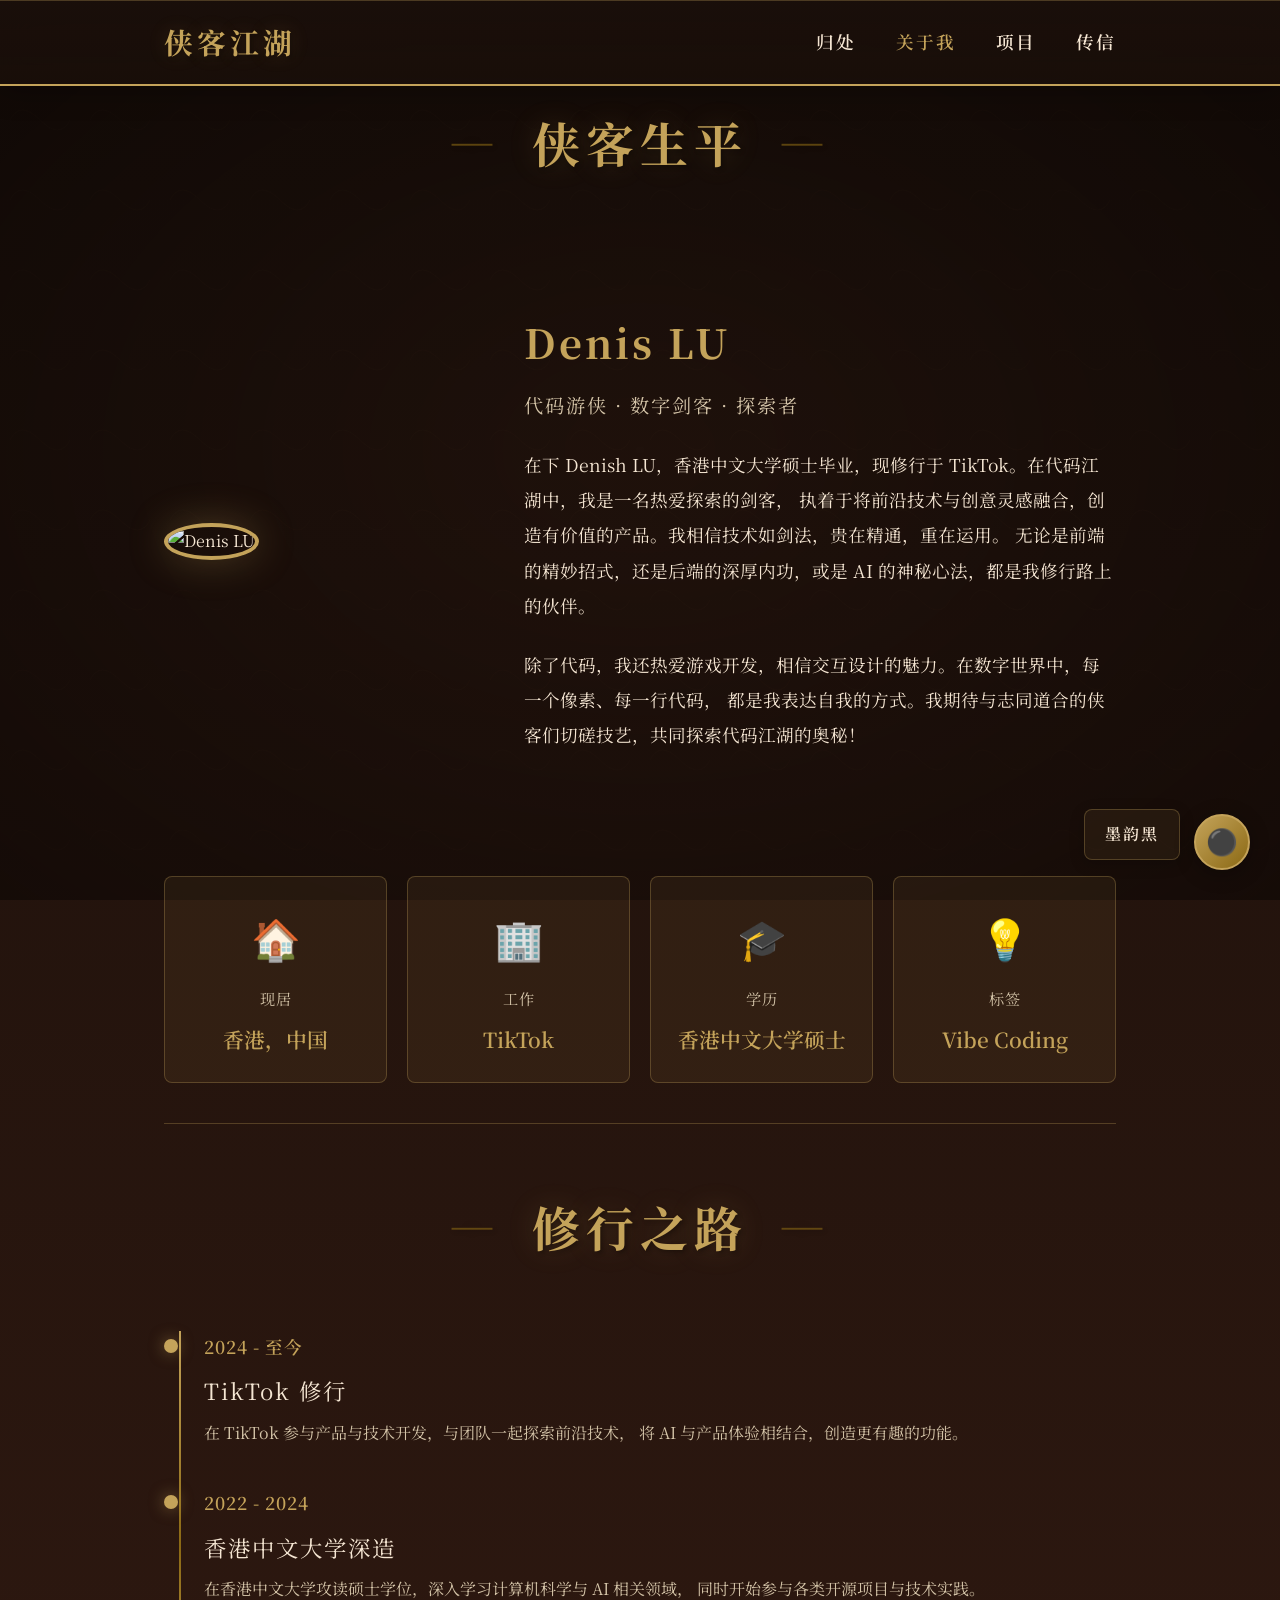
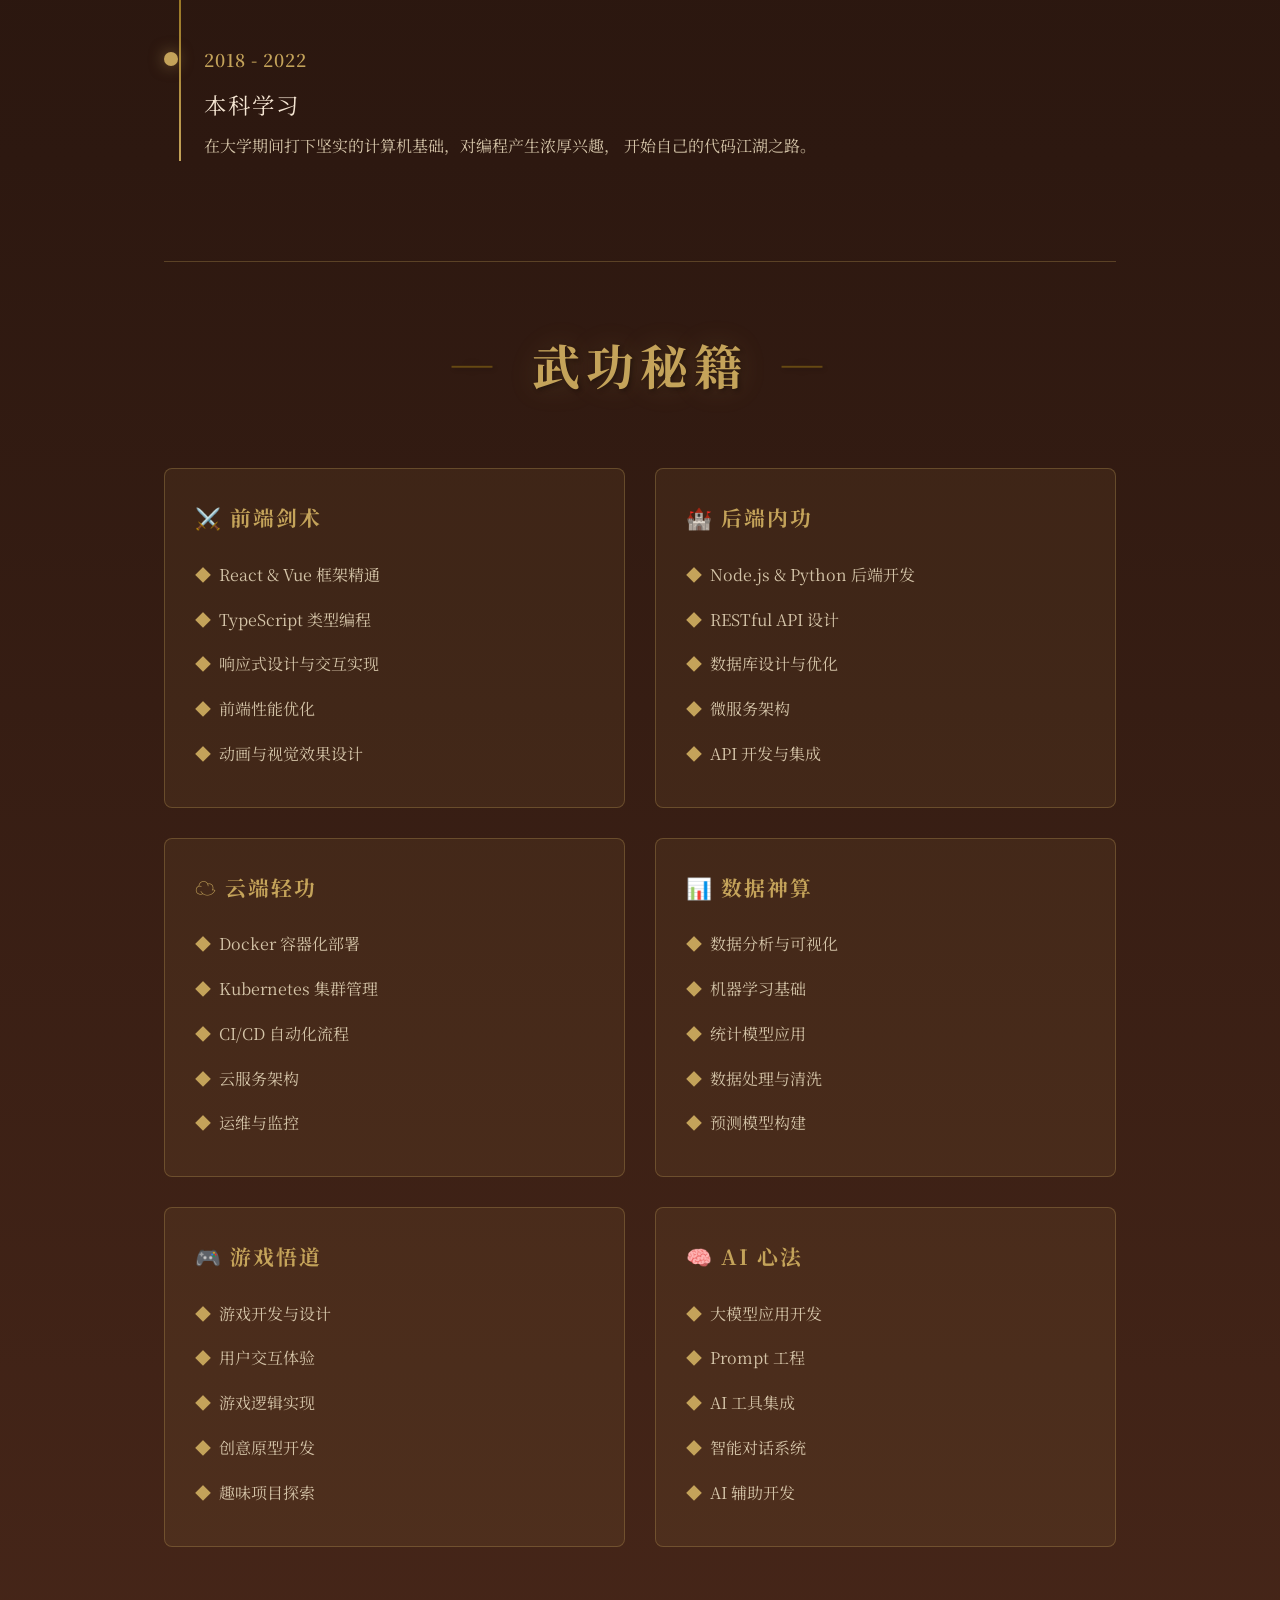
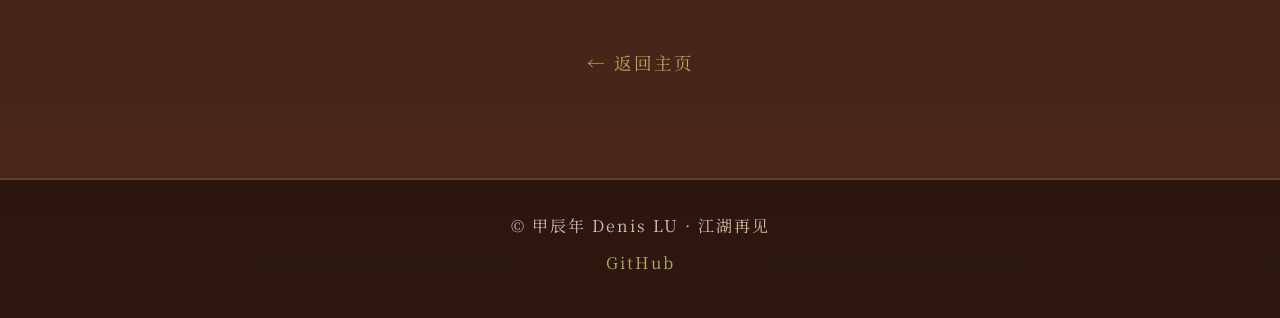
==== about.html @ aabd63af "feat: 更新为侠客江湖个人网站 - 添加主题系统" ====
<!DOCTYPE html>
<html lang="zh-CN">
<head>
    <meta charset="UTF-8">
    <meta name="viewport" content="width=device-width, initial-scale=1.0">
    <title>关于我 - 侠客江湖</title>
    <link rel="preconnect" href="https://fonts.googleapis.com">
    <link rel="preconnect" href="https://fonts.gstatic.com" crossorigin>
    <link href="https://fonts.googleapis.com/css2?family=Noto+Serif+SC:wght@400;600;700&display=swap" rel="stylesheet">
    <style>
        :root {
            --primary: #c4a35a;
            --primary-dark: #8b6914;
            --primary-light: #d4b36a;
            --bg-primary: #1a0f0a;
            --bg-secondary: #2d1810;
            --bg-tertiary: #4a281a;
            --text-primary: #f5e6d3;
            --text-secondary: #d4c4a8;
            --text-muted: #9a8a6a;
            --border-color: rgba(196, 163, 90, 0.3);
            --bg-overlay: rgba(0, 0, 0, 0.4);
            --bg-card: rgba(196, 163, 90, 0.08);
            --bg-nav: linear-gradient(180deg, rgba(26, 15, 10, 0.98) 0%, rgba(26, 15, 10, 0.85) 100%);
            --bg-footer: rgba(0, 0, 0, 0.4);
            --bg-pattern: url("data:image/svg+xml,%3Csvg xmlns='http://www.w3.org/2000/svg' width='80' height='80' viewBox='0 0 80 80'%3E%3Cpath d='M10 40 Q20 20 40 40 Q60 60 70 40' stroke='%23c4a35a' stroke-width='0.3' fill='none' opacity='0.08'/%3E%3C/svg%3E");
        }

        * {
            margin: 0;
            padding: 0;
            box-sizing: border-box;
        }

        html {
            scroll-behavior: smooth;
        }

        body {
            font-family: 'Noto Serif SC', 'Ma Shan Zheng', 'STKaiti', 'KaiTi', 'Songti SC', 'SimSun', serif;
            background: linear-gradient(180deg, var(--bg-primary) 0%, var(--bg-secondary) 50%, var(--bg-tertiary) 100%);
            min-height: 100vh;
            color: var(--text-primary);
            line-height: 1.8;
            position: relative;
            overflow-x: hidden;
            transition: background 0.4s ease, color 0.4s ease;
        }

        body::before {
            content: '';
            position: fixed;
            top: 0;
            left: 0;
            right: 0;
            bottom: 0;
            background-image: var(--bg-pattern);
            pointer-events: none;
            z-index: 0;
        }

        body::after {
            content: '';
            position: fixed;
            top: 0;
            left: 0;
            right: 0;
            bottom: 0;
            background: radial-gradient(ellipse at center, transparent 0%, rgba(0,0,0,0.4) 100%);
            pointer-events: none;
            z-index: 1;
        }

        [data-theme="light"] body::after {
            background: radial-gradient(ellipse at center, transparent 0%, rgba(0,0,0,0.1) 100%);
        }

        .theme-toggle {
            position: fixed;
            bottom: 30px;
            right: 30px;
            width: 56px;
            height: 56px;
            border-radius: 50%;
            background: linear-gradient(135deg, var(--primary) 0%, var(--primary-dark) 100%);
            border: 2px solid var(--primary);
            color: var(--bg-primary);
            cursor: pointer;
            display: flex;
            align-items: center;
            justify-content: center;
            font-size: 1.6rem;
            z-index: 9999;
            box-shadow: 0 4px 20px rgba(0,0,0,0.3);
            transition: all 0.3s ease;
        }

        .theme-toggle:hover {
            transform: scale(1.1) rotate(15deg);
            box-shadow: 0 8px 30px rgba(0,0,0,0.4);
        }

        .theme-toggle:active {
            transform: scale(0.95);
        }

        .theme-label {
            position: fixed;
            bottom: 40px;
            right: 100px;
            padding: 10px 20px;
            background: var(--bg-card);
            border: 1px solid var(--border-color);
            border-radius: 8px;
            color: var(--text-primary);
            font-size: 1rem;
            font-weight: 600;
            letter-spacing: 2px;
            z-index: 9998;
            box-shadow: 0 4px 15px rgba(0,0,0,0.2);
            transition: all 0.4s ease;
            animation: fadeIn 0.5s ease;
        }

        @keyframes fadeIn {
            from {
                opacity: 0;
                transform: translateX(10px);
            }
            to {
                opacity: 1;
                transform: translateX(0);
            }
        }

        .theme-panel {
            position: fixed;
            bottom: 100px;
            right: 30px;
            background: var(--bg-card);
            border: 2px solid var(--border-color);
            border-radius: 12px;
            padding: 16px;
            z-index: 9999;
            box-shadow: 0 8px 32px rgba(0,0,0,0.3);
            display: none;
            animation: slideUp 0.3s ease;
            backdrop-filter: blur(10px);
        }

        .theme-panel.active {
            display: block;
        }

        @keyframes slideUp {
            from {
                opacity: 0;
                transform: translateY(20px);
            }
            to {
                opacity: 1;
                transform: translateY(0);
            }
        }

        .theme-panel-title {
            font-size: 0.9rem;
            font-weight: 600;
            color: var(--text-primary);
            margin-bottom: 12px;
            text-align: center;
            letter-spacing: 2px;
        }

        .theme-options {
            display: flex;
            flex-direction: column;
            gap: 8px;
        }

        .theme-option {
            display: flex;
            align-items: center;
            gap: 12px;
            padding: 10px 16px;
            border-radius: 8px;
            cursor: pointer;
            transition: all 0.3s ease;
            border: 1px solid transparent;
        }

        .theme-option:hover {
            background: var(--bg-overlay);
            border-color: var(--border-color);
        }

        .theme-option.active {
            background: var(--primary);
            color: var(--bg-primary);
        }

        .theme-color {
            width: 24px;
            height: 24px;
            border-radius: 50%;
            border: 2px solid var(--border-color);
            flex-shrink: 0;
        }

        .theme-option.active .theme-color {
            border-color: var(--bg-primary);
        }

        .theme-name {
            font-size: 0.9rem;
            font-weight: 500;
            letter-spacing: 1px;
        }

        .container {
            max-width: 1000px;
            margin: 0 auto;
            padding: 0 24px;
            position: relative;
            z-index: 2;
        }

        nav {
            position: fixed;
            top: 0;
            left: 0;
            right: 0;
            z-index: 1000;
            background: var(--bg-nav);
            backdrop-filter: blur(15px);
            border-bottom: 2px solid var(--primary);
            box-shadow: 0 4px 30px rgba(0, 0, 0, 0.3), inset 0 1px 0 var(--border-color);
            transition: background 0.4s ease;
        }

        nav .container {
            display: flex;
            justify-content: space-between;
            align-items: center;
            padding: 16px 24px;
        }

        nav .logo {
            font-size: 1.8rem;
            font-weight: 700;
            color: var(--primary);
            text-shadow: 2px 2px 4px rgba(0, 0, 0, 0.3), 0 0 20px rgba(196, 163, 90, 0.2);
            letter-spacing: 4px;
            animation: logoGlow 3s ease-in-out infinite;
            text-decoration: none;
        }

        @keyframes logoGlow {
            0%, 100% { text-shadow: 2px 2px 4px rgba(0, 0, 0, 0.3), 0 0 20px rgba(196, 163, 90, 0.2); }
            50% { text-shadow: 2px 2px 4px rgba(0, 0, 0, 0.3), 0 0 40px rgba(196, 163, 90, 0.4); }
        }

        nav ul {
            display: flex;
            gap: 40px;
            list-style: none;
        }

        nav ul li a {
            color: var(--text-primary);
            text-decoration: none;
            font-weight: 600;
            font-size: 1.1rem;
            transition: all 0.3s ease;
            position: relative;
            letter-spacing: 2px;
            padding: 8px 0;
        }

        nav ul li a::before,
        nav ul li a::after {
            content: '';
            position: absolute;
            left: 50%;
            width: 0;
            height: 2px;
            background: var(--primary);
            transition: all 0.3s ease;
            transform: translateX(-50%);
        }

        nav ul li a::before { top: 0; }
        nav ul li a::after { bottom: 0; }

        nav ul li a:hover,
        nav ul li a.active {
            color: var(--primary);
        }

        nav ul li a:hover::before,
        nav ul li a:hover::after {
            width: 100%;
        }

        section {
            padding: 100px 0 60px;
            position: relative;
            z-index: 2;
        }

        .section-title {
            text-align: center;
            font-size: 3rem;
            font-weight: 700;
            margin-bottom: 60px;
            color: var(--primary);
            text-shadow: 2px 2px 4px rgba(0, 0, 0, 0.3), 0 0 30px rgba(196, 163, 90, 0.2);
            letter-spacing: 6px;
            position: relative;
        }

        .section-title::before,
        .section-title::after {
            content: '—';
            margin: 0 30px;
            color: var(--primary-dark);
            opacity: 0.6;
        }

        .profile-section {
            display: flex;
            gap: 60px;
            align-items: center;
            padding: 60px 0;
        }

        .profile-image {
            flex: 0 0 300px;
            position: relative;
        }

        .profile-image img {
            width: 100%;
            border-radius: 50%;
            border: 4px solid var(--primary);
            box-shadow: 0 0 40px rgba(196, 163, 90, 0.3);
        }

        .profile-info {
            flex: 1;
        }

        .profile-info h2 {
            font-size: 2.5rem;
            color: var(--primary);
            margin-bottom: 10px;
            letter-spacing: 3px;
        }

        .profile-info .tagline {
            font-size: 1.2rem;
            color: var(--text-secondary);
            margin-bottom: 24px;
            letter-spacing: 2px;
        }

        .profile-info .bio {
            font-size: 1.1rem;
            line-height: 2;
            color: var(--text-primary);
            margin-bottom: 24px;
        }

        .info-cards {
            display: grid;
            grid-template-columns: repeat(auto-fit, minmax(220px, 1fr));
            gap: 20px;
            margin: 40px 0;
        }

        .info-card {
            background: var(--bg-card);
            border: 1px solid var(--border-color);
            border-radius: 8px;
            padding: 24px;
            text-align: center;
            transition: all 0.3s ease;
        }

        .info-card:hover {
            transform: translateY(-5px);
            background: rgba(196, 163, 90, 0.15);
            box-shadow: 0 10px 30px rgba(0, 0, 0, 0.3);
        }

        [data-theme="light"] .info-card:hover {
            background: rgba(139, 105, 20, 0.15);
        }

        .info-card .icon {
            font-size: 2.5rem;
            margin-bottom: 12px;
        }

        .info-card .label {
            color: var(--text-secondary);
            font-size: 0.95rem;
            letter-spacing: 1px;
        }

        .info-card .value {
            color: var(--primary);
            font-size: 1.3rem;
            font-weight: 600;
            margin-top: 8px;
        }

        .timeline-section {
            padding: 60px 0;
            border-top: 1px solid var(--border-color);
            border-bottom: 1px solid var(--border-color);
        }

        .timeline {
            position: relative;
            padding-left: 40px;
        }

        .timeline::before {
            content: '';
            position: absolute;
            left: 15px;
            top: 0;
            bottom: 0;
            width: 2px;
            background: linear-gradient(180deg, var(--primary), var(--primary-dark), var(--primary));
        }

        .timeline-item {
            position: relative;
            margin-bottom: 40px;
        }

        .timeline-item::before {
            content: '';
            position: absolute;
            left: -40px;
            top: 8px;
            width: 14px;
            height: 14px;
            border-radius: 50%;
            background: var(--primary);
            box-shadow: 0 0 15px rgba(196, 163, 90, 0.5);
        }

        .timeline-item .date {
            font-size: 1.1rem;
            color: var(--primary);
            font-weight: 600;
            letter-spacing: 1px;
        }

        .timeline-item .title {
            font-size: 1.4rem;
            color: var(--text-primary);
            margin: 8px 0;
            letter-spacing: 2px;
        }

        .timeline-item .description {
            color: var(--text-secondary);
            line-height: 1.8;
        }

        .skills-detail-section {
            padding: 60px 0;
        }

        .skills-detail-grid {
            display: grid;
            grid-template-columns: repeat(auto-fit, minmax(300px, 1fr));
            gap: 30px;
        }

        .skill-detail-card {
            background: var(--bg-card);
            border: 1px solid var(--border-color);
            border-radius: 8px;
            padding: 30px;
            transition: all 0.3s ease;
        }

        .skill-detail-card:hover {
            transform: translateY(-5px);
            background: rgba(196, 163, 90, 0.15);
            box-shadow: 0 10px 30px rgba(0, 0, 0, 0.3);
        }

        [data-theme="light"] .skill-detail-card:hover {
            background: rgba(139, 105, 20, 0.15);
        }

        .skill-detail-card h4 {
            color: var(--primary);
            font-size: 1.3rem;
            margin-bottom: 16px;
            letter-spacing: 2px;
        }

        .skill-detail-card ul {
            list-style: none;
        }

        .skill-detail-card li {
            color: var(--text-secondary);
            padding: 8px 0;
            padding-left: 24px;
            position: relative;
        }

        .skill-detail-card li::before {
            content: '◆';
            position: absolute;
            left: 0;
            color: var(--primary);
        }

        .back-link {
            text-align: center;
            margin: 40px 0;
        }

        .back-link a {
            color: var(--primary);
            text-decoration: none;
            font-size: 1.1rem;
            letter-spacing: 2px;
            display: inline-flex;
            align-items: center;
            gap: 10px;
            transition: all 0.3s ease;
        }

        .back-link a:hover {
            text-shadow: 0 0 20px rgba(196, 163, 90, 0.4);
        }

        footer {
            background: var(--bg-footer);
            padding: 32px 0;
            text-align: center;
            border-top: 2px solid var(--border-color);
            position: relative;
            z-index: 2;
            transition: background 0.4s ease;
        }

        footer p {
            color: var(--text-secondary);
            font-size: 1rem;
            letter-spacing: 2px;
            margin-bottom: 8px;
        }

        .footer-links a {
            color: var(--primary);
            text-decoration: none;
            transition: all 0.3s ease;
        }

        .footer-links a:hover {
            text-decoration: underline;
            text-shadow: 0 0 10px rgba(196, 163, 90, 0.3);
        }

        @media (max-width: 768px) {
            nav ul {
                gap: 20px;
            }

            nav ul li a {
                font-size: 1rem;
                letter-spacing: 1px;
            }

            .profile-section {
                flex-direction: column;
                gap: 30px;
                text-align: center;
            }

            .profile-image {
                flex: 0 0 auto;
                max-width: 250px;
            }

            .section-title {
                font-size: 2.2rem;
                letter-spacing: 4px;
            }

            .section-title::before,
            .section-title::after {
                margin: 0 15px;
            }
        }
    </style>
</head>
<body>
    <div class="app">
        <nav>
            <div class="container">
                <a href="index.html" class="logo">侠客江湖</a>
                <ul>
                    <li><a href="index.html">归处</a></li>
                    <li><a href="about.html" class="active">关于我</a></li>
                    <li><a href="projects.html">项目</a></li>
                    <li><a href="index.html#contact">传信</a></li>
                </ul>
            </div>
        </nav>

        <section>
            <div class="container">
                <h2 class="section-title">侠客生平</h2>

                <div class="profile-section">
                    <div class="profile-image">
                        <img src="https://avatars.githubusercontent.com/u/245853360?v=4" alt="Denis LU">
                    </div>
                    <div class="profile-info">
                        <h2>Denis LU</h2>
                        <p class="tagline">代码游侠 · 数字剑客 · 探索者</p>
                        <p class="bio">
                            在下 Denish LU，香港中文大学硕士毕业，现修行于 TikTok。在代码江湖中，我是一名热爱探索的剑客，
                            执着于将前沿技术与创意灵感融合，创造有价值的产品。我相信技术如剑法，贵在精通，重在运用。
                            无论是前端的精妙招式，还是后端的深厚内功，或是 AI 的神秘心法，都是我修行路上的伙伴。
                        </p>
                        <p class="bio">
                            除了代码，我还热爱游戏开发，相信交互设计的魅力。在数字世界中，每一个像素、每一行代码，
                            都是我表达自我的方式。我期待与志同道合的侠客们切磋技艺，共同探索代码江湖的奥秘！
                        </p>
                    </div>
                </div>

                <div class="info-cards">
                    <div class="info-card">
                        <div class="icon">🏠</div>
                        <div class="label">现居</div>
                        <div class="value">香港，中国</div>
                    </div>
                    <div class="info-card">
                        <div class="icon">🏢</div>
                        <div class="label">工作</div>
                        <div class="value">TikTok</div>
                    </div>
                    <div class="info-card">
                        <div class="icon">🎓</div>
                        <div class="label">学历</div>
                        <div class="value">香港中文大学硕士</div>
                    </div>
                    <div class="info-card">
                        <div class="icon">💡</div>
                        <div class="label">标签</div>
                        <div class="value">Vibe Coding</div>
                    </div>
                </div>

                <div class="timeline-section">
                    <h2 class="section-title">修行之路</h2>
                    <div class="timeline">
                        <div class="timeline-item">
                            <div class="date">2024 - 至今</div>
                            <div class="title">TikTok 修行</div>
                            <div class="description">
                                在 TikTok 参与产品与技术开发，与团队一起探索前沿技术，
                                将 AI 与产品体验相结合，创造更有趣的功能。
                            </div>
                        </div>
                        <div class="timeline-item">
                            <div class="date">2022 - 2024</div>
                            <div class="title">香港中文大学深造</div>
                            <div class="description">
                                在香港中文大学攻读硕士学位，深入学习计算机科学与 AI 相关领域，
                                同时开始参与各类开源项目与技术实践。
                            </div>
                        </div>
                        <div class="timeline-item">
                            <div class="date">2018 - 2022</div>
                            <div class="title">本科学习</div>
                            <div class="description">
                                在大学期间打下坚实的计算机基础，对编程产生浓厚兴趣，
                                开始自己的代码江湖之路。
                            </div>
                        </div>
                    </div>
                </div>

                <div class="skills-detail-section">
                    <h2 class="section-title">武功秘籍</h2>
                    <div class="skills-detail-grid">
                        <div class="skill-detail-card">
                            <h4>⚔️ 前端剑术</h4>
                            <ul>
                                <li>React & Vue 框架精通</li>
                                <li>TypeScript 类型编程</li>
                                <li>响应式设计与交互实现</li>
                                <li>前端性能优化</li>
                                <li>动画与视觉效果设计</li>
                            </ul>
                        </div>
                        <div class="skill-detail-card">
                            <h4>🏰 后端内功</h4>
                            <ul>
                                <li>Node.js & Python 后端开发</li>
                                <li>RESTful API 设计</li>
                                <li>数据库设计与优化</li>
                                <li>微服务架构</li>
                                <li>API 开发与集成</li>
                            </ul>
                        </div>
                        <div class="skill-detail-card">
                            <h4>☁️ 云端轻功</h4>
                            <ul>
                                <li>Docker 容器化部署</li>
                                <li>Kubernetes 集群管理</li>
                                <li>CI/CD 自动化流程</li>
                                <li>云服务架构</li>
                                <li>运维与监控</li>
                            </ul>
                        </div>
                        <div class="skill-detail-card">
                            <h4>📊 数据神算</h4>
                            <ul>
                                <li>数据分析与可视化</li>
                                <li>机器学习基础</li>
                                <li>统计模型应用</li>
                                <li>数据处理与清洗</li>
                                <li>预测模型构建</li>
                            </ul>
                        </div>
                        <div class="skill-detail-card">
                            <h4>🎮 游戏悟道</h4>
                            <ul>                            
                                <li>游戏开发与设计</li>
                                <li>用户交互体验</li>
                                <li>游戏逻辑实现</li>
                                <li>创意原型开发</li>
                                <li>趣味项目探索</li>
                            </ul>
                        </div>
                        <div class="skill-detail-card">
                            <h4>🧠 AI 心法</h4>
                            <ul>
                                <li>大模型应用开发</li>
                                <li>Prompt 工程</li>
                                <li>AI 工具集成</li>
                                <li>智能对话系统</li>
                                <li>AI 辅助开发</li>
                            </ul>
                        </div>
                    </div>
                </div>

                <div class="back-link">
                    <a href="index.html">← 返回主页</a>
                </div>
            </div>
        </section>

        <footer>
            <p>&copy; 甲辰年 Denis LU · 江湖再见</p>
            <p class="footer-links">
                <a href="https://github.com/lccuhk" target="_blank" rel="noopener noreferrer">GitHub</a>
            </p>
        </footer>
    </div>

    <script src="theme-manager.js"></script>
</body>
</html>
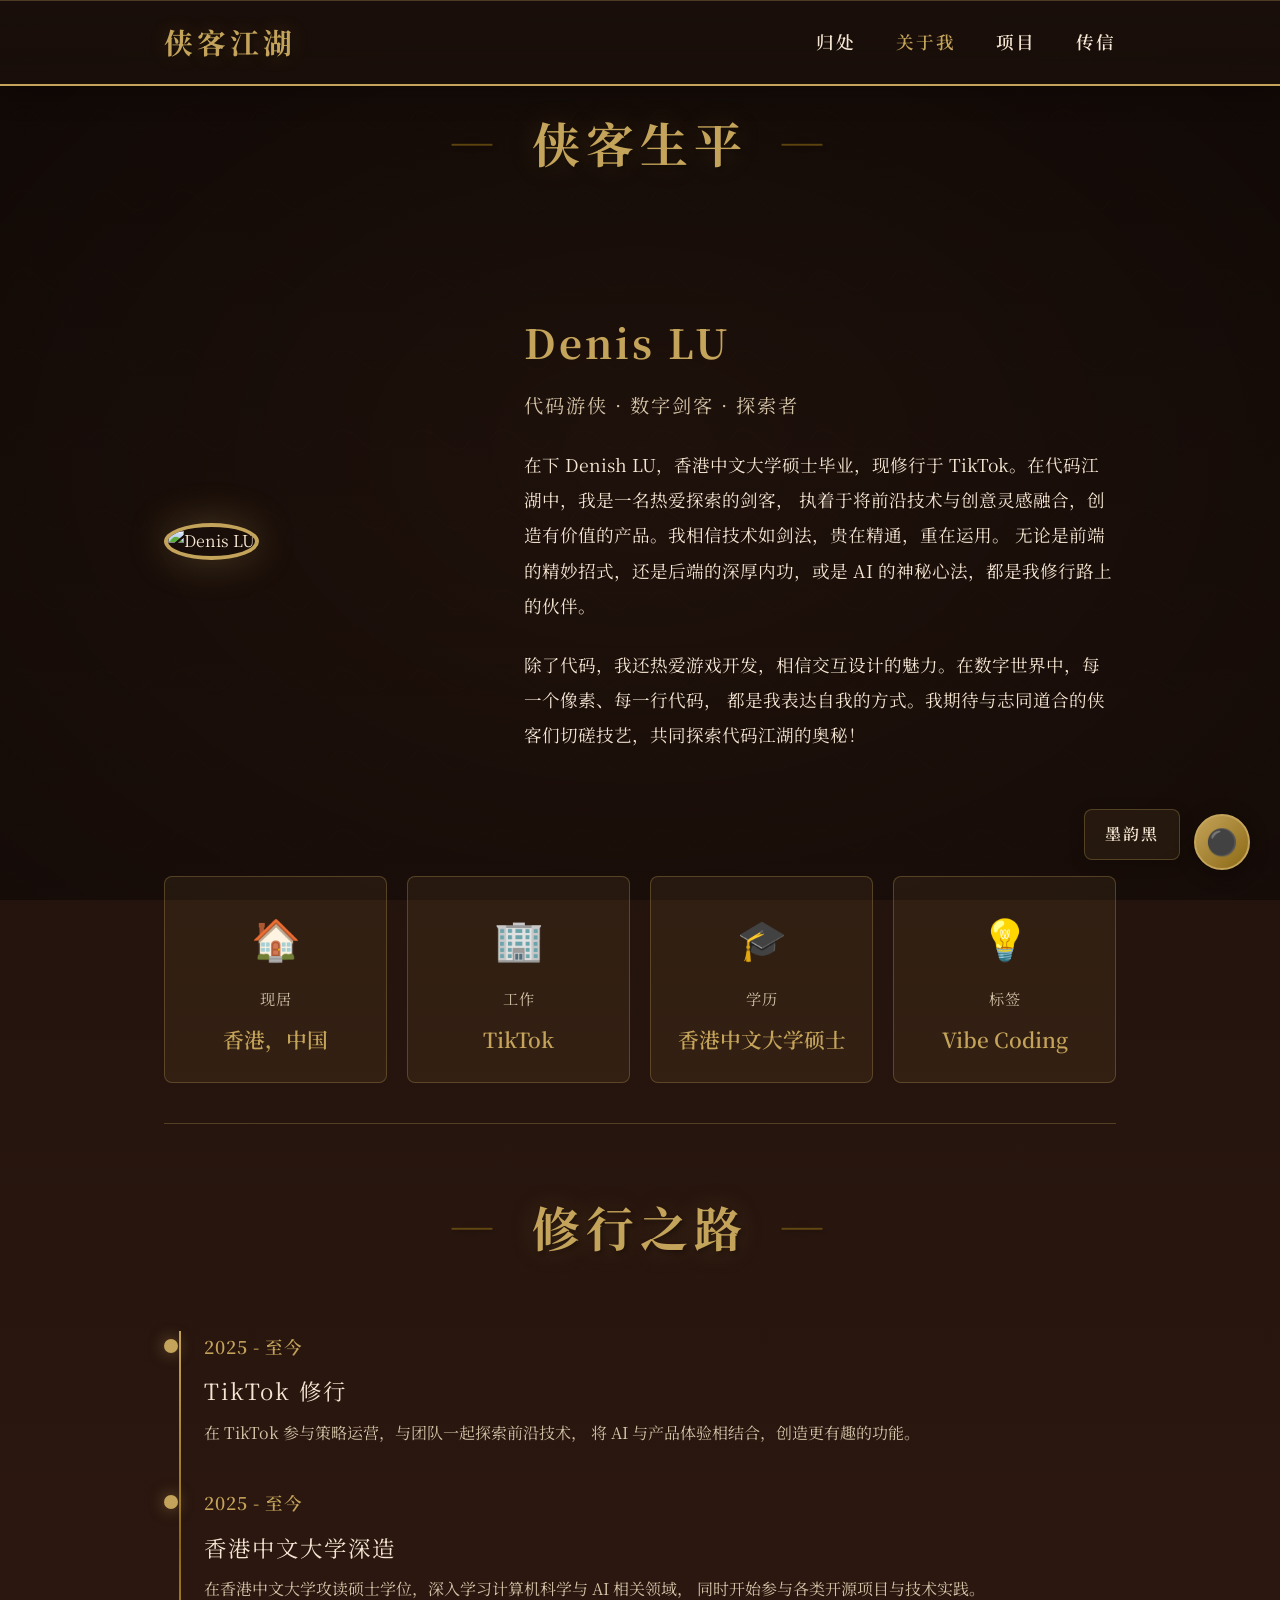
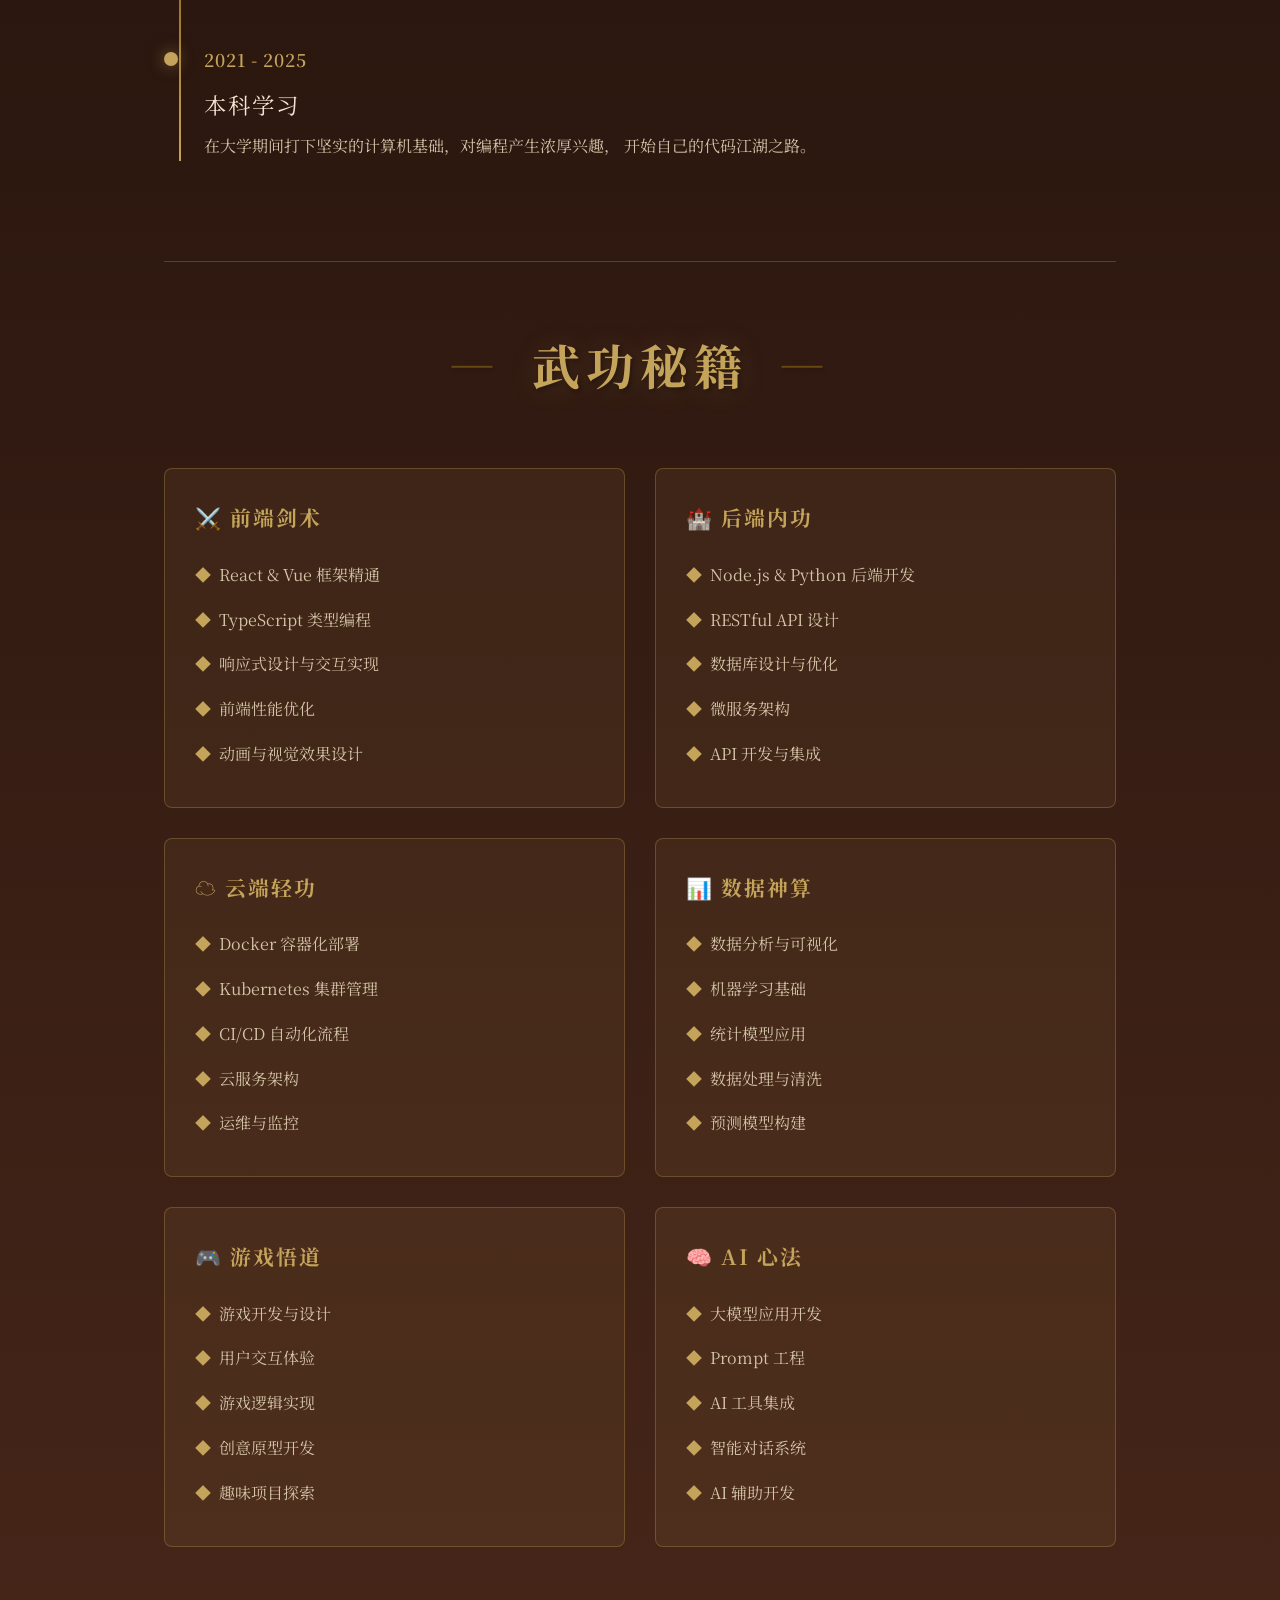
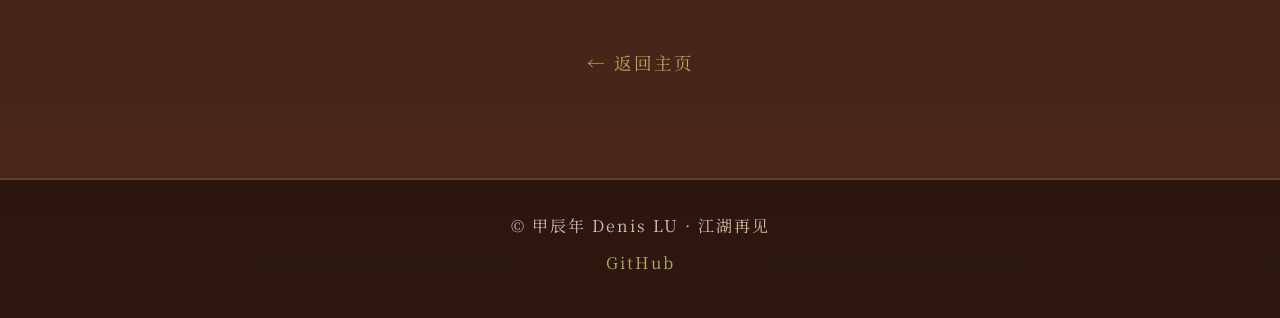
==== commit 4235e826: "update: 更新修行之路时间线和个人简介" ====
--- a/about.html
+++ b/about.html
@@ -670,15 +670,15 @@
                     <h2 class="section-title">修行之路</h2>
                     <div class="timeline">
                         <div class="timeline-item">
-                            <div class="date">2024 - 至今</div>
+                            <div class="date">2025 - 至今</div>
                             <div class="title">TikTok 修行</div>
                             <div class="description">
-                                在 TikTok 参与产品与技术开发，与团队一起探索前沿技术，
+                                在 TikTok 参与策略运营，与团队一起探索前沿技术，
                                 将 AI 与产品体验相结合，创造更有趣的功能。
                             </div>
                         </div>
                         <div class="timeline-item">
-                            <div class="date">2022 - 2024</div>
+                            <div class="date">2025 - 至今</div>
                             <div class="title">香港中文大学深造</div>
                             <div class="description">
                                 在香港中文大学攻读硕士学位，深入学习计算机科学与 AI 相关领域，
@@ -686,7 +686,7 @@
                             </div>
                         </div>
                         <div class="timeline-item">
-                            <div class="date">2018 - 2022</div>
+                            <div class="date">2021 - 2025</div>
                             <div class="title">本科学习</div>
                             <div class="description">
                                 在大学期间打下坚实的计算机基础，对编程产生浓厚兴趣，
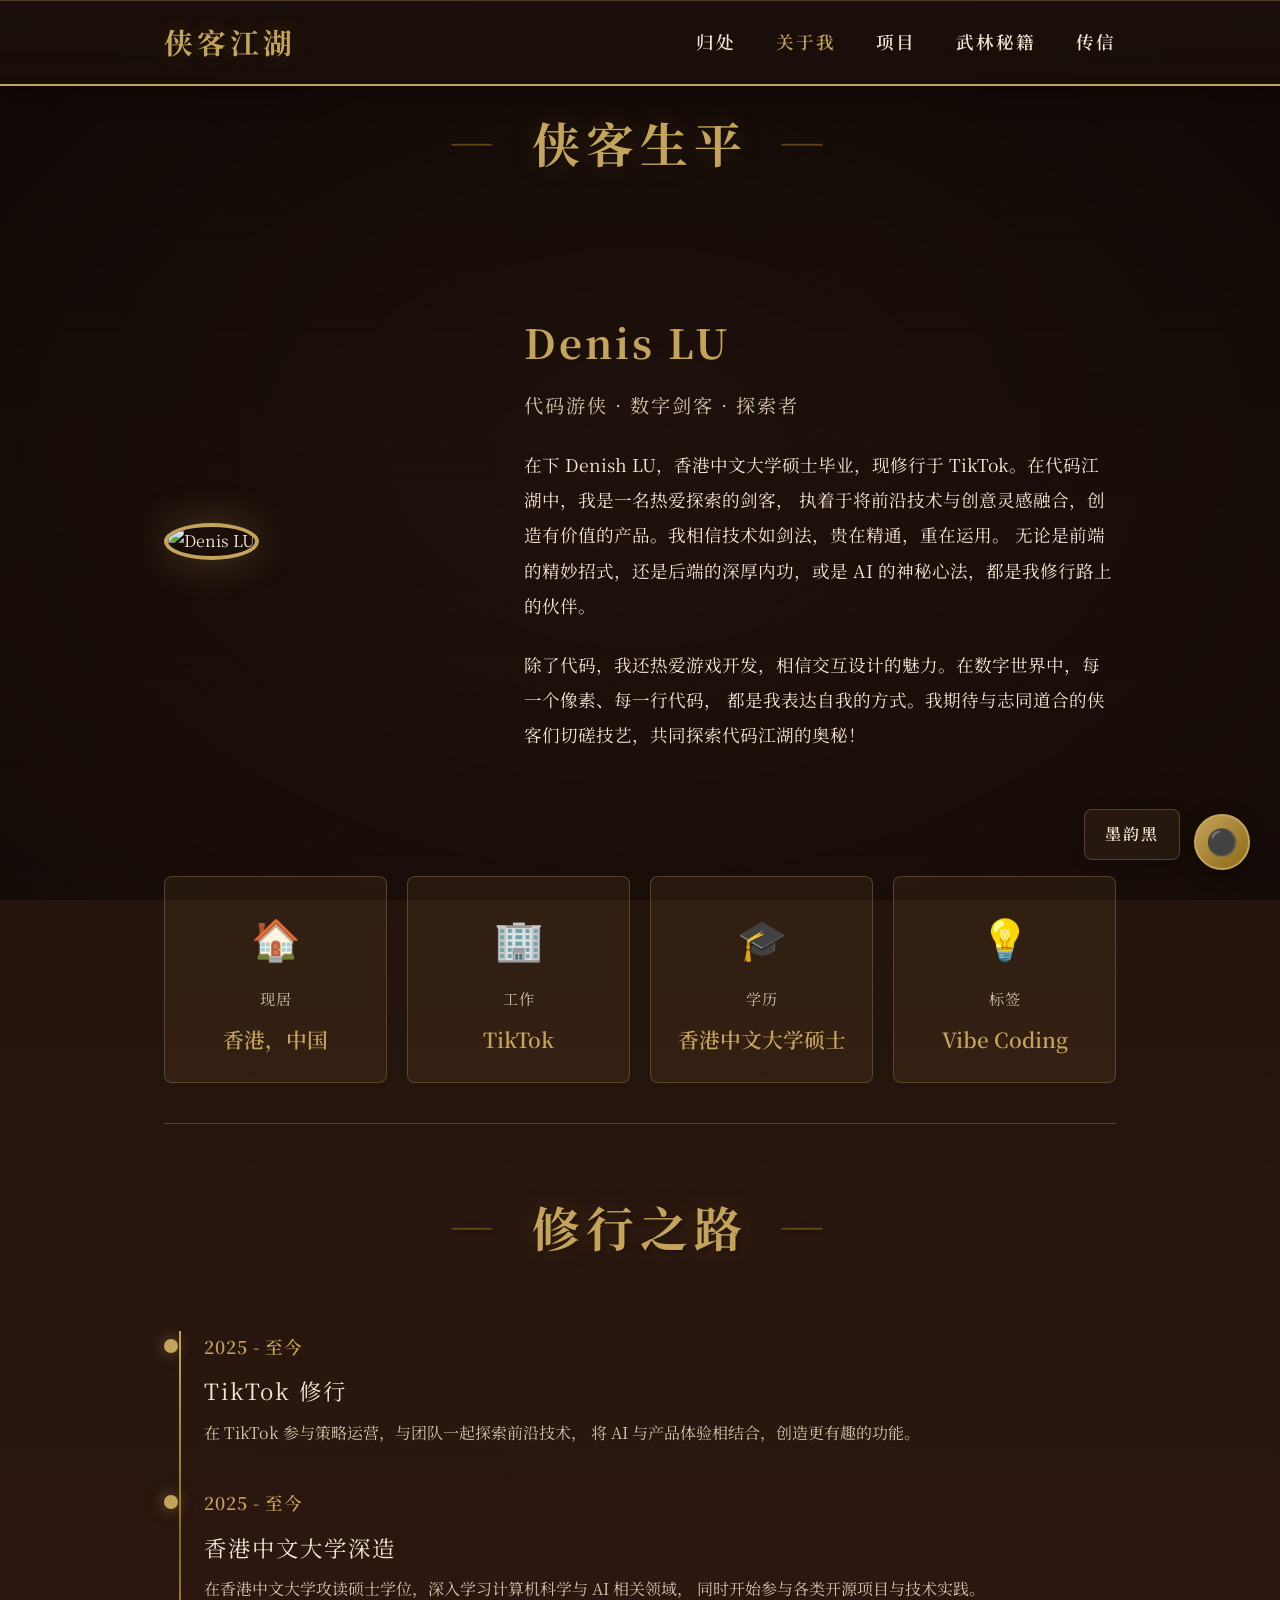
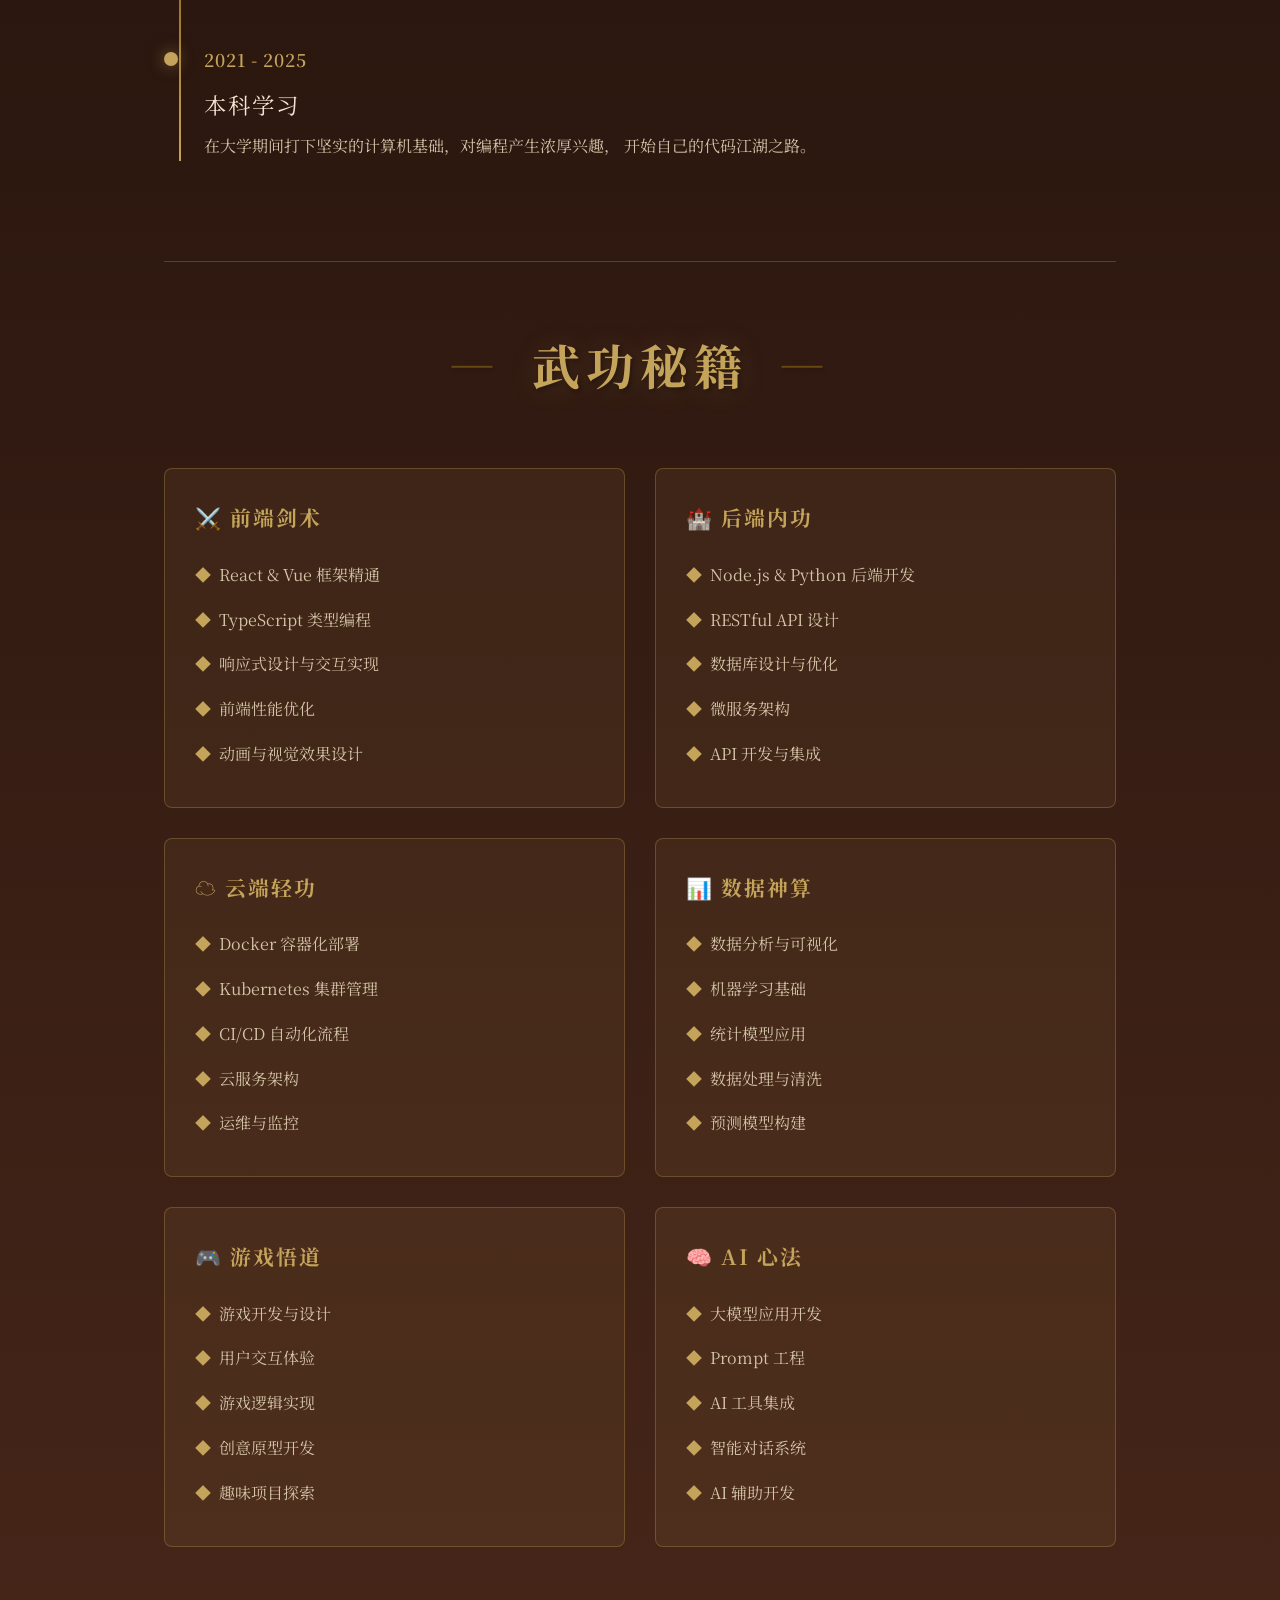
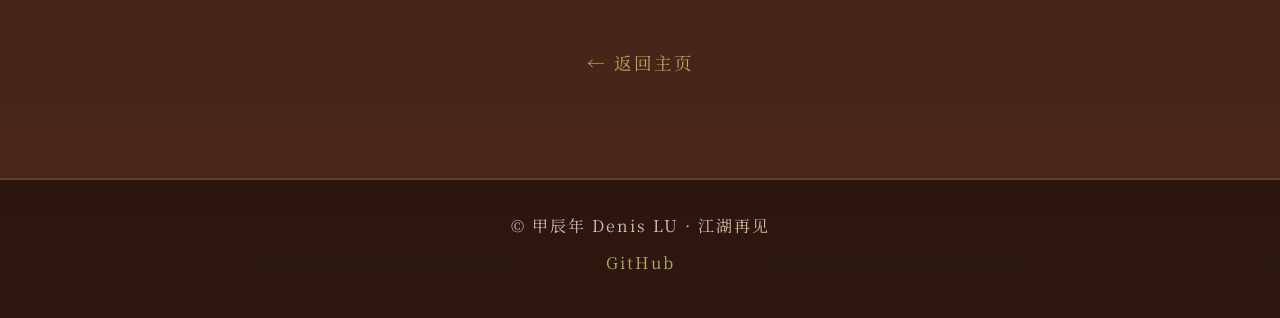
==== commit 0105813d: "feat: 添加武林秘籍博客板块 - 支持 Markdown 文章" ====
--- a/about.html
+++ b/about.html
@@ -615,6 +615,7 @@
                     <li><a href="index.html">归处</a></li>
                     <li><a href="about.html" class="active">关于我</a></li>
                     <li><a href="projects.html">项目</a></li>
+                    <li><a href="blog.html">武林秘籍</a></li>
                     <li><a href="index.html#contact">传信</a></li>
                 </ul>
             </div>
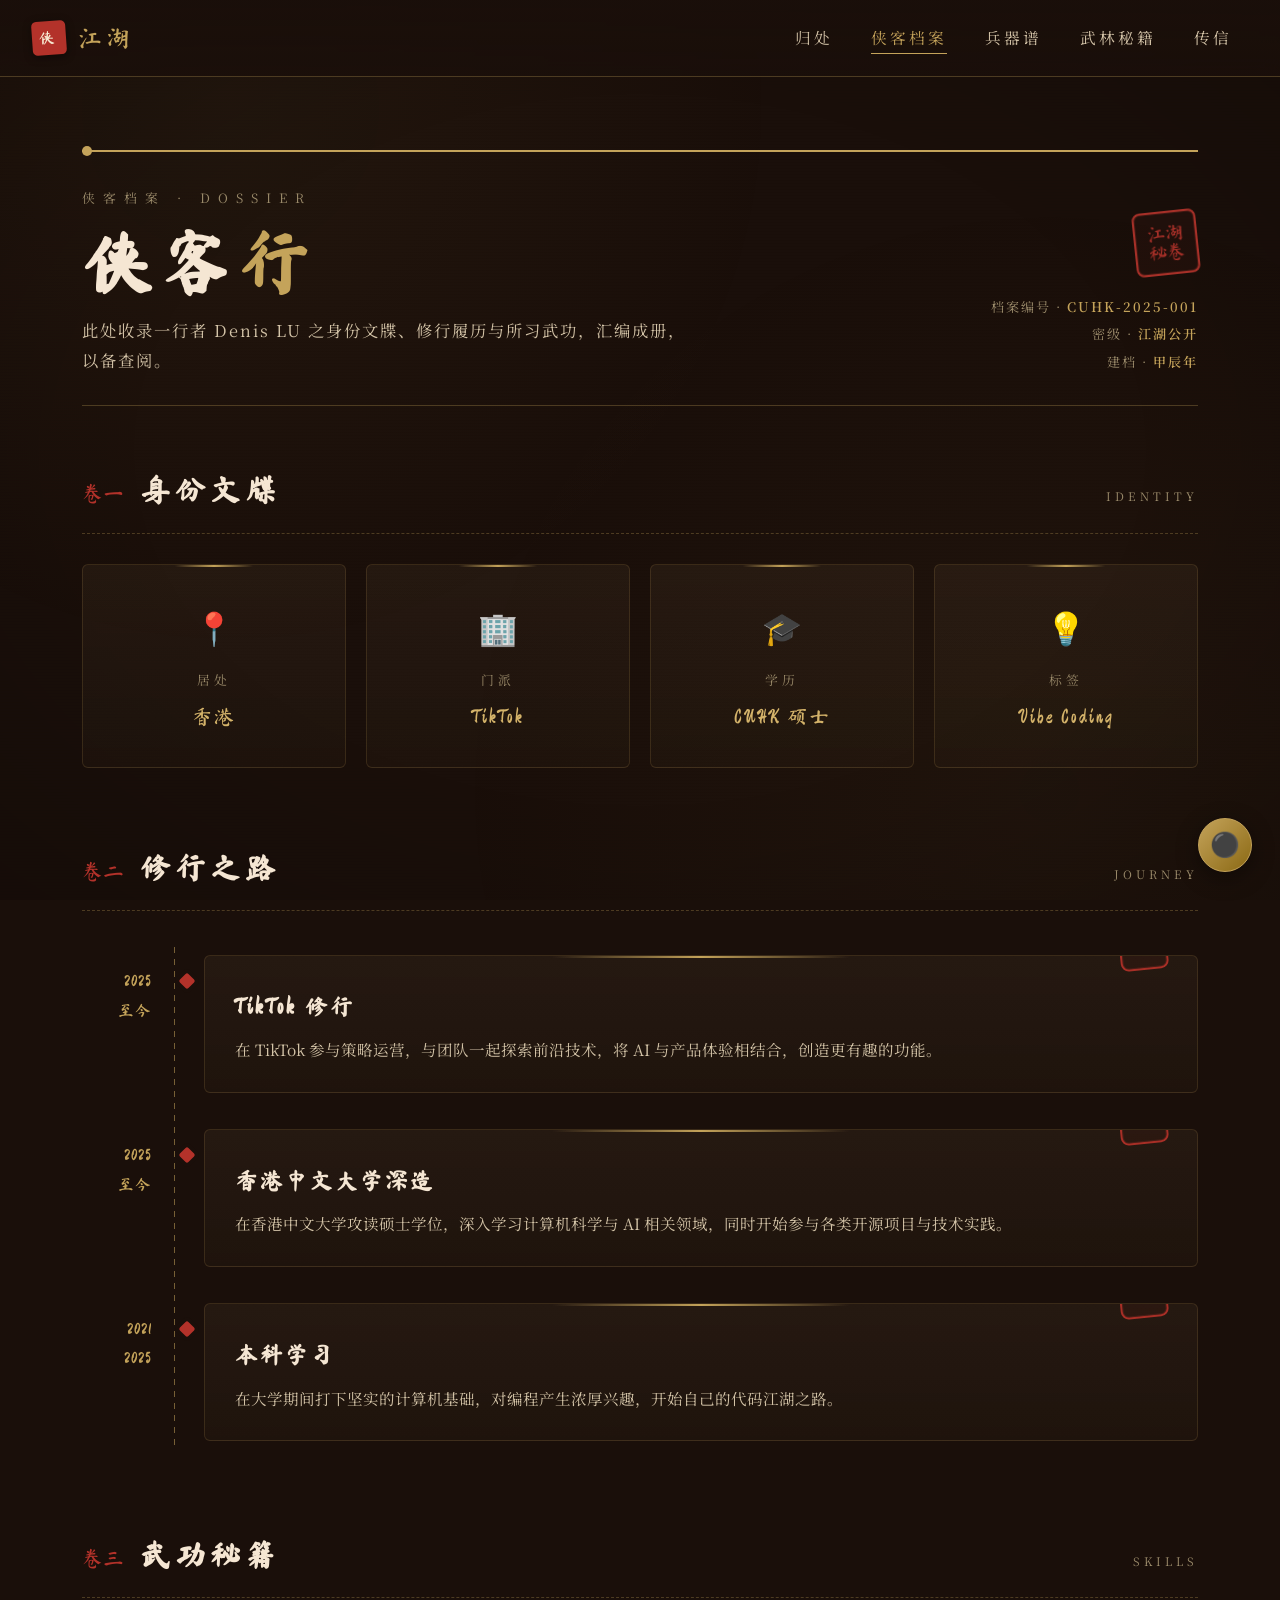
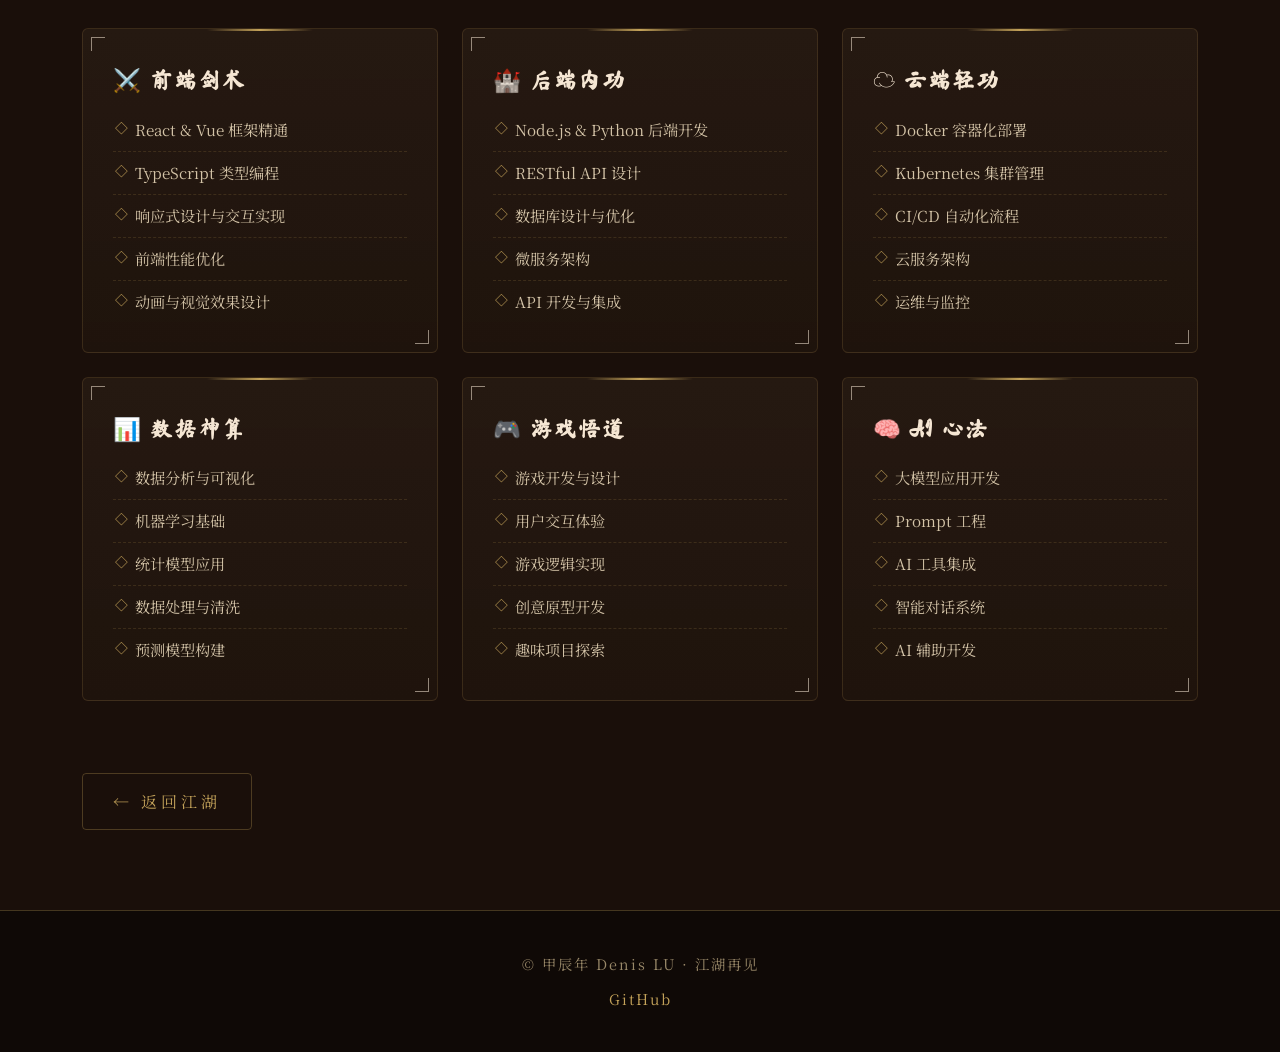
==== commit 71f7eba0: "feat: 重做沉浸式 3D 武侠首页与档案馆式内页 - 新增 Three.js 水墨 3D 场景(wuxia-3d.js)：层峦/明月/雾霭/游尘/悬浮飞剑，鼠标视差与滚动运镜，离开首屏自动暂停，无" ====
--- a/about.html
+++ b/about.html
@@ -3,780 +3,253 @@
 <head>
     <meta charset="UTF-8">
     <meta name="viewport" content="width=device-width, initial-scale=1.0">
-    <title>关于我 - 侠客江湖</title>
+    <title>侠客档案 · Denis LU</title>
+    <meta name="description" content="Denis LU 侠客档案 —— 身份文牒、修行之路、武功秘籍。">
     <link rel="preconnect" href="https://fonts.googleapis.com">
     <link rel="preconnect" href="https://fonts.gstatic.com" crossorigin>
-    <link href="https://fonts.googleapis.com/css2?family=Noto+Serif+SC:wght@400;600;700&display=swap" rel="stylesheet">
+    <link href="https://fonts.googleapis.com/css2?family=Ma+Shan+Zheng&family=Noto+Serif+SC:wght@400;600;700;900&display=swap" rel="stylesheet">
+    <link rel="stylesheet" href="wuxia.css">
     <style>
-        :root {
-            --primary: #c4a35a;
-            --primary-dark: #8b6914;
-            --primary-light: #d4b36a;
-            --bg-primary: #1a0f0a;
-            --bg-secondary: #2d1810;
-            --bg-tertiary: #4a281a;
-            --text-primary: #f5e6d3;
-            --text-secondary: #d4c4a8;
-            --text-muted: #9a8a6a;
-            --border-color: rgba(196, 163, 90, 0.3);
-            --bg-overlay: rgba(0, 0, 0, 0.4);
-            --bg-card: rgba(196, 163, 90, 0.08);
-            --bg-nav: linear-gradient(180deg, rgba(26, 15, 10, 0.98) 0%, rgba(26, 15, 10, 0.85) 100%);
-            --bg-footer: rgba(0, 0, 0, 0.4);
-            --bg-pattern: url("data:image/svg+xml,%3Csvg xmlns='http://www.w3.org/2000/svg' width='80' height='80' viewBox='0 0 80 80'%3E%3Cpath d='M10 40 Q20 20 40 40 Q60 60 70 40' stroke='%23c4a35a' stroke-width='0.3' fill='none' opacity='0.08'/%3E%3C/svg%3E");
-        }
-
-        * {
-            margin: 0;
-            padding: 0;
-            box-sizing: border-box;
-        }
-
-        html {
-            scroll-behavior: smooth;
-        }
-
-        body {
-            font-family: 'Noto Serif SC', 'Ma Shan Zheng', 'STKaiti', 'KaiTi', 'Songti SC', 'SimSun', serif;
-            background: linear-gradient(180deg, var(--bg-primary) 0%, var(--bg-secondary) 50%, var(--bg-tertiary) 100%);
-            min-height: 100vh;
-            color: var(--text-primary);
-            line-height: 1.8;
-            position: relative;
-            overflow-x: hidden;
-            transition: background 0.4s ease, color 0.4s ease;
-        }
-
-        body::before {
-            content: '';
-            position: fixed;
-            top: 0;
-            left: 0;
-            right: 0;
-            bottom: 0;
-            background-image: var(--bg-pattern);
-            pointer-events: none;
-            z-index: 0;
-        }
-
-        body::after {
-            content: '';
-            position: fixed;
-            top: 0;
-            left: 0;
-            right: 0;
-            bottom: 0;
-            background: radial-gradient(ellipse at center, transparent 0%, rgba(0,0,0,0.4) 100%);
-            pointer-events: none;
-            z-index: 1;
-        }
-
-        [data-theme="light"] body::after {
-            background: radial-gradient(ellipse at center, transparent 0%, rgba(0,0,0,0.1) 100%);
-        }
-
-        .theme-toggle {
-            position: fixed;
-            bottom: 30px;
-            right: 30px;
-            width: 56px;
-            height: 56px;
-            border-radius: 50%;
-            background: linear-gradient(135deg, var(--primary) 0%, var(--primary-dark) 100%);
-            border: 2px solid var(--primary);
-            color: var(--bg-primary);
-            cursor: pointer;
-            display: flex;
-            align-items: center;
-            justify-content: center;
-            font-size: 1.6rem;
-            z-index: 9999;
-            box-shadow: 0 4px 20px rgba(0,0,0,0.3);
-            transition: all 0.3s ease;
-        }
-
-        .theme-toggle:hover {
-            transform: scale(1.1) rotate(15deg);
-            box-shadow: 0 8px 30px rgba(0,0,0,0.4);
-        }
-
-        .theme-toggle:active {
-            transform: scale(0.95);
-        }
-
-        .theme-label {
-            position: fixed;
-            bottom: 40px;
-            right: 100px;
-            padding: 10px 20px;
-            background: var(--bg-card);
-            border: 1px solid var(--border-color);
-            border-radius: 8px;
-            color: var(--text-primary);
-            font-size: 1rem;
-            font-weight: 600;
-            letter-spacing: 2px;
-            z-index: 9998;
-            box-shadow: 0 4px 15px rgba(0,0,0,0.2);
-            transition: all 0.4s ease;
-            animation: fadeIn 0.5s ease;
-        }
-
-        @keyframes fadeIn {
-            from {
-                opacity: 0;
-                transform: translateX(10px);
-            }
-            to {
-                opacity: 1;
-                transform: translateX(0);
-            }
-        }
-
-        .theme-panel {
-            position: fixed;
-            bottom: 100px;
-            right: 30px;
-            background: var(--bg-card);
-            border: 2px solid var(--border-color);
-            border-radius: 12px;
-            padding: 16px;
-            z-index: 9999;
-            box-shadow: 0 8px 32px rgba(0,0,0,0.3);
-            display: none;
-            animation: slideUp 0.3s ease;
-            backdrop-filter: blur(10px);
-        }
-
-        .theme-panel.active {
-            display: block;
-        }
-
-        @keyframes slideUp {
-            from {
-                opacity: 0;
-                transform: translateY(20px);
-            }
-            to {
-                opacity: 1;
-                transform: translateY(0);
-            }
-        }
-
-        .theme-panel-title {
-            font-size: 0.9rem;
-            font-weight: 600;
-            color: var(--text-primary);
-            margin-bottom: 12px;
-            text-align: center;
-            letter-spacing: 2px;
-        }
-
-        .theme-options {
-            display: flex;
-            flex-direction: column;
-            gap: 8px;
-        }
-
-        .theme-option {
-            display: flex;
-            align-items: center;
-            gap: 12px;
-            padding: 10px 16px;
-            border-radius: 8px;
-            cursor: pointer;
-            transition: all 0.3s ease;
-            border: 1px solid transparent;
-        }
-
-        .theme-option:hover {
-            background: var(--bg-overlay);
-            border-color: var(--border-color);
-        }
-
-        .theme-option.active {
-            background: var(--primary);
-            color: var(--bg-primary);
-        }
-
-        .theme-color {
-            width: 24px;
-            height: 24px;
-            border-radius: 50%;
-            border: 2px solid var(--border-color);
-            flex-shrink: 0;
-        }
-
-        .theme-option.active .theme-color {
-            border-color: var(--bg-primary);
-        }
-
-        .theme-name {
-            font-size: 0.9rem;
-            font-weight: 500;
-            letter-spacing: 1px;
-        }
-
-        .container {
-            max-width: 1000px;
-            margin: 0 auto;
-            padding: 0 24px;
-            position: relative;
-            z-index: 2;
-        }
-
-        nav {
-            position: fixed;
-            top: 0;
-            left: 0;
-            right: 0;
-            z-index: 1000;
-            background: var(--bg-nav);
-            backdrop-filter: blur(15px);
-            border-bottom: 2px solid var(--primary);
-            box-shadow: 0 4px 30px rgba(0, 0, 0, 0.3), inset 0 1px 0 var(--border-color);
-            transition: background 0.4s ease;
-        }
-
-        nav .container {
-            display: flex;
-            justify-content: space-between;
-            align-items: center;
-            padding: 16px 24px;
-        }
-
-        nav .logo {
-            font-size: 1.8rem;
-            font-weight: 700;
-            color: var(--primary);
-            text-shadow: 2px 2px 4px rgba(0, 0, 0, 0.3), 0 0 20px rgba(196, 163, 90, 0.2);
-            letter-spacing: 4px;
-            animation: logoGlow 3s ease-in-out infinite;
-            text-decoration: none;
-        }
-
-        @keyframes logoGlow {
-            0%, 100% { text-shadow: 2px 2px 4px rgba(0, 0, 0, 0.3), 0 0 20px rgba(196, 163, 90, 0.2); }
-            50% { text-shadow: 2px 2px 4px rgba(0, 0, 0, 0.3), 0 0 40px rgba(196, 163, 90, 0.4); }
-        }
-
-        nav ul {
-            display: flex;
-            gap: 40px;
-            list-style: none;
-        }
-
-        nav ul li a {
-            color: var(--text-primary);
-            text-decoration: none;
-            font-weight: 600;
-            font-size: 1.1rem;
-            transition: all 0.3s ease;
-            position: relative;
-            letter-spacing: 2px;
-            padding: 8px 0;
-        }
-
-        nav ul li a::before,
-        nav ul li a::after {
-            content: '';
-            position: absolute;
-            left: 50%;
-            width: 0;
-            height: 2px;
-            background: var(--primary);
-            transition: all 0.3s ease;
-            transform: translateX(-50%);
-        }
-
-        nav ul li a::before { top: 0; }
-        nav ul li a::after { bottom: 0; }
-
-        nav ul li a:hover,
-        nav ul li a.active {
-            color: var(--primary);
-        }
-
-        nav ul li a:hover::before,
-        nav ul li a:hover::after {
-            width: 100%;
-        }
-
-        section {
-            padding: 100px 0 60px;
-            position: relative;
-            z-index: 2;
-        }
-
-        .section-title {
-            text-align: center;
-            font-size: 3rem;
-            font-weight: 700;
-            margin-bottom: 60px;
-            color: var(--primary);
-            text-shadow: 2px 2px 4px rgba(0, 0, 0, 0.3), 0 0 30px rgba(196, 163, 90, 0.2);
-            letter-spacing: 6px;
-            position: relative;
-        }
-
-        .section-title::before,
-        .section-title::after {
-            content: '—';
-            margin: 0 30px;
-            color: var(--primary-dark);
-            opacity: 0.6;
-        }
-
-        .profile-section {
-            display: flex;
-            gap: 60px;
-            align-items: center;
-            padding: 60px 0;
-        }
-
-        .profile-image {
-            flex: 0 0 300px;
-            position: relative;
-        }
-
-        .profile-image img {
-            width: 100%;
-            border-radius: 50%;
-            border: 4px solid var(--primary);
-            box-shadow: 0 0 40px rgba(196, 163, 90, 0.3);
-        }
-
-        .profile-info {
-            flex: 1;
-        }
-
-        .profile-info h2 {
-            font-size: 2.5rem;
-            color: var(--primary);
-            margin-bottom: 10px;
-            letter-spacing: 3px;
-        }
-
-        .profile-info .tagline {
-            font-size: 1.2rem;
-            color: var(--text-secondary);
-            margin-bottom: 24px;
-            letter-spacing: 2px;
-        }
-
-        .profile-info .bio {
-            font-size: 1.1rem;
-            line-height: 2;
-            color: var(--text-primary);
-            margin-bottom: 24px;
-        }
-
-        .info-cards {
-            display: grid;
-            grid-template-columns: repeat(auto-fit, minmax(220px, 1fr));
-            gap: 20px;
-            margin: 40px 0;
-        }
-
-        .info-card {
-            background: var(--bg-card);
-            border: 1px solid var(--border-color);
-            border-radius: 8px;
-            padding: 24px;
-            text-align: center;
-            transition: all 0.3s ease;
-        }
-
-        .info-card:hover {
-            transform: translateY(-5px);
-            background: rgba(196, 163, 90, 0.15);
-            box-shadow: 0 10px 30px rgba(0, 0, 0, 0.3);
-        }
-
-        [data-theme="light"] .info-card:hover {
-            background: rgba(139, 105, 20, 0.15);
-        }
-
-        .info-card .icon {
-            font-size: 2.5rem;
-            margin-bottom: 12px;
-        }
-
-        .info-card .label {
-            color: var(--text-secondary);
-            font-size: 0.95rem;
-            letter-spacing: 1px;
-        }
-
-        .info-card .value {
-            color: var(--primary);
-            font-size: 1.3rem;
-            font-weight: 600;
-            margin-top: 8px;
-        }
-
-        .timeline-section {
-            padding: 60px 0;
-            border-top: 1px solid var(--border-color);
-            border-bottom: 1px solid var(--border-color);
-        }
-
-        .timeline {
-            position: relative;
-            padding-left: 40px;
-        }
-
-        .timeline::before {
-            content: '';
-            position: absolute;
-            left: 15px;
-            top: 0;
-            bottom: 0;
-            width: 2px;
-            background: linear-gradient(180deg, var(--primary), var(--primary-dark), var(--primary));
-        }
-
-        .timeline-item {
-            position: relative;
-            margin-bottom: 40px;
-        }
-
-        .timeline-item::before {
-            content: '';
-            position: absolute;
-            left: -40px;
-            top: 8px;
-            width: 14px;
-            height: 14px;
-            border-radius: 50%;
-            background: var(--primary);
-            box-shadow: 0 0 15px rgba(196, 163, 90, 0.5);
-        }
-
-        .timeline-item .date {
-            font-size: 1.1rem;
-            color: var(--primary);
-            font-weight: 600;
-            letter-spacing: 1px;
-        }
-
-        .timeline-item .title {
-            font-size: 1.4rem;
-            color: var(--text-primary);
-            margin: 8px 0;
-            letter-spacing: 2px;
-        }
-
-        .timeline-item .description {
-            color: var(--text-secondary);
-            line-height: 1.8;
-        }
-
-        .skills-detail-section {
-            padding: 60px 0;
-        }
-
-        .skills-detail-grid {
-            display: grid;
-            grid-template-columns: repeat(auto-fit, minmax(300px, 1fr));
-            gap: 30px;
-        }
-
-        .skill-detail-card {
-            background: var(--bg-card);
-            border: 1px solid var(--border-color);
-            border-radius: 8px;
-            padding: 30px;
-            transition: all 0.3s ease;
-        }
-
-        .skill-detail-card:hover {
-            transform: translateY(-5px);
-            background: rgba(196, 163, 90, 0.15);
-            box-shadow: 0 10px 30px rgba(0, 0, 0, 0.3);
-        }
-
-        [data-theme="light"] .skill-detail-card:hover {
-            background: rgba(139, 105, 20, 0.15);
-        }
-
-        .skill-detail-card h4 {
-            color: var(--primary);
-            font-size: 1.3rem;
-            margin-bottom: 16px;
-            letter-spacing: 2px;
-        }
-
-        .skill-detail-card ul {
-            list-style: none;
-        }
-
-        .skill-detail-card li {
-            color: var(--text-secondary);
-            padding: 8px 0;
-            padding-left: 24px;
-            position: relative;
-        }
-
-        .skill-detail-card li::before {
-            content: '◆';
-            position: absolute;
-            left: 0;
-            color: var(--primary);
-        }
-
-        .back-link {
-            text-align: center;
-            margin: 40px 0;
-        }
-
-        .back-link a {
-            color: var(--primary);
-            text-decoration: none;
-            font-size: 1.1rem;
-            letter-spacing: 2px;
-            display: inline-flex;
-            align-items: center;
-            gap: 10px;
-            transition: all 0.3s ease;
-        }
-
-        .back-link a:hover {
-            text-shadow: 0 0 20px rgba(196, 163, 90, 0.4);
-        }
-
-        footer {
-            background: var(--bg-footer);
-            padding: 32px 0;
-            text-align: center;
-            border-top: 2px solid var(--border-color);
-            position: relative;
-            z-index: 2;
-            transition: background 0.4s ease;
-        }
-
-        footer p {
-            color: var(--text-secondary);
-            font-size: 1rem;
-            letter-spacing: 2px;
-            margin-bottom: 8px;
-        }
-
-        .footer-links a {
-            color: var(--primary);
-            text-decoration: none;
-            transition: all 0.3s ease;
-        }
-
-        .footer-links a:hover {
-            text-decoration: underline;
-            text-shadow: 0 0 10px rgba(196, 163, 90, 0.3);
-        }
-
-        @media (max-width: 768px) {
-            nav ul {
-                gap: 20px;
-            }
-
-            nav ul li a {
-                font-size: 1rem;
-                letter-spacing: 1px;
-            }
-
-            .profile-section {
-                flex-direction: column;
-                gap: 30px;
-                text-align: center;
-            }
-
-            .profile-image {
-                flex: 0 0 auto;
-                max-width: 250px;
-            }
-
-            .section-title {
-                font-size: 2.2rem;
-                letter-spacing: 4px;
-            }
-
-            .section-title::before,
-            .section-title::after {
-                margin: 0 15px;
-            }
+        /* 身份文牒 */
+        .id-grid { display: grid; grid-template-columns: repeat(4, 1fr); gap: 20px; }
+        .id-card { text-align: center; padding: 32px 18px; }
+        .id-card .ic { font-size: 2rem; margin-bottom: 12px; }
+        .id-card .lab { font-size: .8rem; letter-spacing: 4px; color: var(--text-muted); margin-bottom: 6px; }
+        .id-card .val { font-family: var(--font-brush); font-size: 1.25rem; color: var(--primary-light); letter-spacing: 2px; }
+
+        /* 档案时间轴 */
+        .dossier-timeline { position: relative; padding-left: 8px; }
+        .dossier-timeline::before {
+            content: ''; position: absolute; left: 92px; top: 6px; bottom: 6px;
+            width: 1px;
+            background: repeating-linear-gradient(var(--primary) 0 6px, transparent 6px 12px);
+            opacity: .55;
+        }
+        .tl-item { position: relative; display: grid; grid-template-columns: 80px 34px 1fr; gap: 0; margin-bottom: 8px; }
+        .tl-date {
+            font-family: var(--font-brush); color: var(--primary); font-size: .98rem;
+            text-align: right; padding-right: 18px; padding-top: 26px; letter-spacing: 1px;
+        }
+        .tl-node { position: relative; padding-top: 30px; }
+        .tl-node::before {
+            content: ''; position: absolute; top: 34px; left: 50%; transform: translateX(-50%);
+            width: 12px; height: 12px; background: var(--seal); border-radius: 2px;
+            transform: translateX(-50%) rotate(45deg);
+            box-shadow: 0 0 0 4px var(--bg-primary);
+        }
+        .tl-card { margin: 14px 0; }
+        .tl-card h3 { font-family: var(--font-brush); font-size: 1.4rem; letter-spacing: 3px; color: var(--text-primary); margin-bottom: 8px; }
+        .tl-card p { color: var(--text-secondary); font-size: .97rem; }
+        .tl-stamp { float: right; width: 48px; height: 48px; font-size: .85rem; margin-top: -64px; }
+
+        /* 武功秘籍卡 */
+        .kungfu ul { list-style: none; margin-top: 8px; }
+        .kungfu li {
+            position: relative; padding: 7px 0 7px 22px;
+            color: var(--text-secondary); font-size: .95rem;
+            border-bottom: 1px dashed var(--paper-edge);
+        }
+        .kungfu li:last-child { border-bottom: none; }
+        .kungfu li::before {
+            content: '◇'; position: absolute; left: 2px; color: var(--primary); font-size: .8rem;
+        }
+        .kungfu h3 { display: flex; align-items: center; gap: 10px; font-family: var(--font-brush); font-size: 1.4rem; letter-spacing: 2px; color: var(--text-primary); }
+
+        .back-row { margin-top: 20px; }
+        @media (max-width: 860px) {
+            .id-grid { grid-template-columns: repeat(2, 1fr); }
+            .dossier-timeline::before { left: 22px; }
+            .tl-item { grid-template-columns: 0 46px 1fr; }
+            .tl-date { grid-column: 3; text-align: left; padding: 0 0 0 0; padding-top: 0; margin-bottom: 2px; color: var(--seal); }
+            .tl-node { padding-top: 26px; }
+            .tl-stamp { margin-top: -54px; }
         }
     </style>
 </head>
 <body>
-    <div class="app">
-        <nav>
-            <div class="container">
-                <a href="index.html" class="logo">侠客江湖</a>
-                <ul>
-                    <li><a href="index.html">归处</a></li>
-                    <li><a href="about.html" class="active">关于我</a></li>
-                    <li><a href="projects.html">项目</a></li>
-                    <li><a href="blog.html">武林秘籍</a></li>
-                    <li><a href="index.html#contact">传信</a></li>
-                </ul>
-            </div>
-        </nav>
-
-        <section>
-            <div class="container">
-                <h2 class="section-title">侠客生平</h2>
-
-                <div class="profile-section">
-                    <div class="profile-image">
-                        <img src="https://avatars.githubusercontent.com/u/245853360?v=4" alt="Denis LU">
+    <nav class="nav">
+        <div class="nav-inner">
+            <a class="brand" href="index.html"><span class="brand-seal">侠</span>江湖</a>
+            <button class="nav-toggle" id="navToggle" aria-label="菜单"><span></span><span></span><span></span></button>
+            <ul class="nav-links" id="navLinks">
+                <li><a href="index.html">归处</a></li>
+                <li><a href="about.html" class="active">侠客档案</a></li>
+                <li><a href="projects.html">兵器谱</a></li>
+                <li><a href="blog.html">武林秘籍</a></li>
+                <li><a href="index.html#contact">传信</a></li>
+            </ul>
+        </div>
+    </nav>
+
+    <main class="archive">
+        <!-- 档案封面 -->
+        <header class="archive-head">
+            <div>
+                <div class="archive-kicker">侠客档案 · DOSSIER</div>
+                <h1 class="archive-title">侠客<span class="accent">行</span></h1>
+                <p class="archive-sub">此处收录一行者 Denis LU 之身份文牒、修行履历与所习武功，汇编成册，以备查阅。</p>
+            </div>
+            <div style="display:flex;flex-direction:column;align-items:flex-end;gap:18px;">
+                <div class="seal seal-stamp">江湖<br>秘卷</div>
+                <div class="archive-meta">
+                    档案编号 · <b>CUHK-2025-001</b><br>
+                    密级 · <b>江湖公开</b><br>
+                    建档 · <b>甲辰年</b>
+                </div>
+            </div>
+        </header>
+
+        <!-- 卷一 · 身份文牒 -->
+        <section class="volume">
+            <div class="volume-head reveal">
+                <span class="volume-no">卷一</span>
+                <h2 class="volume-title">身份文牒</h2>
+                <span class="volume-en">Identity</span>
+            </div>
+            <div class="id-grid">
+                <div class="file-card id-card reveal"><div class="ic">📍</div><div class="lab">居处</div><div class="val">香港</div></div>
+                <div class="file-card id-card reveal reveal-d1"><div class="ic">🏢</div><div class="lab">门派</div><div class="val">TikTok</div></div>
+                <div class="file-card id-card reveal reveal-d2"><div class="ic">🎓</div><div class="lab">学历</div><div class="val">CUHK 硕士</div></div>
+                <div class="file-card id-card reveal reveal-d3"><div class="ic">💡</div><div class="lab">标签</div><div class="val">Vibe Coding</div></div>
+            </div>
+        </section>
+
+        <!-- 卷二 · 修行之路 -->
+        <section class="volume">
+            <div class="volume-head reveal">
+                <span class="volume-no">卷二</span>
+                <h2 class="volume-title">修行之路</h2>
+                <span class="volume-en">Journey</span>
+            </div>
+            <div class="dossier-timeline">
+                <div class="tl-item reveal">
+                    <div class="tl-date">2025<br>至今</div>
+                    <div class="tl-node"></div>
+                    <div class="file-card tl-card">
+                        <div class="seal tl-stamp">验讫</div>
+                        <h3>TikTok 修行</h3>
+                        <p>在 TikTok 参与策略运营，与团队一起探索前沿技术，将 AI 与产品体验相结合，创造更有趣的功能。</p>
                     </div>
-                    <div class="profile-info">
-                        <h2>Denis LU</h2>
-                        <p class="tagline">代码游侠 · 数字剑客 · 探索者</p>
-                        <p class="bio">
-                            在下 Denish LU，香港中文大学硕士毕业，现修行于 TikTok。在代码江湖中，我是一名热爱探索的剑客，
-                            执着于将前沿技术与创意灵感融合，创造有价值的产品。我相信技术如剑法，贵在精通，重在运用。
-                            无论是前端的精妙招式，还是后端的深厚内功，或是 AI 的神秘心法，都是我修行路上的伙伴。
-                        </p>
-                        <p class="bio">
-                            除了代码，我还热爱游戏开发，相信交互设计的魅力。在数字世界中，每一个像素、每一行代码，
-                            都是我表达自我的方式。我期待与志同道合的侠客们切磋技艺，共同探索代码江湖的奥秘！
-                        </p>
+                </div>
+                <div class="tl-item reveal">
+                    <div class="tl-date">2025<br>至今</div>
+                    <div class="tl-node"></div>
+                    <div class="file-card tl-card">
+                        <div class="seal tl-stamp">验讫</div>
+                        <h3>香港中文大学深造</h3>
+                        <p>在香港中文大学攻读硕士学位，深入学习计算机科学与 AI 相关领域，同时开始参与各类开源项目与技术实践。</p>
                     </div>
                 </div>
-
-                <div class="info-cards">
-                    <div class="info-card">
-                        <div class="icon">🏠</div>
-                        <div class="label">现居</div>
-                        <div class="value">香港，中国</div>
+                <div class="tl-item reveal">
+                    <div class="tl-date">2021<br>2025</div>
+                    <div class="tl-node"></div>
+                    <div class="file-card tl-card">
+                        <div class="seal tl-stamp">验讫</div>
+                        <h3>本科学习</h3>
+                        <p>在大学期间打下坚实的计算机基础，对编程产生浓厚兴趣，开始自己的代码江湖之路。</p>
                     </div>
-                    <div class="info-card">
-                        <div class="icon">🏢</div>
-                        <div class="label">工作</div>
-                        <div class="value">TikTok</div>
-                    </div>
-                    <div class="info-card">
-                        <div class="icon">🎓</div>
-                        <div class="label">学历</div>
-                        <div class="value">香港中文大学硕士</div>
-                    </div>
-                    <div class="info-card">
-                        <div class="icon">💡</div>
-                        <div class="label">标签</div>
-                        <div class="value">Vibe Coding</div>
-                    </div>
-                </div>
-
-                <div class="timeline-section">
-                    <h2 class="section-title">修行之路</h2>
-                    <div class="timeline">
-                        <div class="timeline-item">
-                            <div class="date">2025 - 至今</div>
-                            <div class="title">TikTok 修行</div>
-                            <div class="description">
-                                在 TikTok 参与策略运营，与团队一起探索前沿技术，
-                                将 AI 与产品体验相结合，创造更有趣的功能。
-                            </div>
-                        </div>
-                        <div class="timeline-item">
-                            <div class="date">2025 - 至今</div>
-                            <div class="title">香港中文大学深造</div>
-                            <div class="description">
-                                在香港中文大学攻读硕士学位，深入学习计算机科学与 AI 相关领域，
-                                同时开始参与各类开源项目与技术实践。
-                            </div>
-                        </div>
-                        <div class="timeline-item">
-                            <div class="date">2021 - 2025</div>
-                            <div class="title">本科学习</div>
-                            <div class="description">
-                                在大学期间打下坚实的计算机基础，对编程产生浓厚兴趣，
-                                开始自己的代码江湖之路。
-                            </div>
-                        </div>
-                    </div>
-                </div>
-
-                <div class="skills-detail-section">
-                    <h2 class="section-title">武功秘籍</h2>
-                    <div class="skills-detail-grid">
-                        <div class="skill-detail-card">
-                            <h4>⚔️ 前端剑术</h4>
-                            <ul>
-                                <li>React & Vue 框架精通</li>
-                                <li>TypeScript 类型编程</li>
-                                <li>响应式设计与交互实现</li>
-                                <li>前端性能优化</li>
-                                <li>动画与视觉效果设计</li>
-                            </ul>
-                        </div>
-                        <div class="skill-detail-card">
-                            <h4>🏰 后端内功</h4>
-                            <ul>
-                                <li>Node.js & Python 后端开发</li>
-                                <li>RESTful API 设计</li>
-                                <li>数据库设计与优化</li>
-                                <li>微服务架构</li>
-                                <li>API 开发与集成</li>
-                            </ul>
-                        </div>
-                        <div class="skill-detail-card">
-                            <h4>☁️ 云端轻功</h4>
-                            <ul>
-                                <li>Docker 容器化部署</li>
-                                <li>Kubernetes 集群管理</li>
-                                <li>CI/CD 自动化流程</li>
-                                <li>云服务架构</li>
-                                <li>运维与监控</li>
-                            </ul>
-                        </div>
-                        <div class="skill-detail-card">
-                            <h4>📊 数据神算</h4>
-                            <ul>
-                                <li>数据分析与可视化</li>
-                                <li>机器学习基础</li>
-                                <li>统计模型应用</li>
-                                <li>数据处理与清洗</li>
-                                <li>预测模型构建</li>
-                            </ul>
-                        </div>
-                        <div class="skill-detail-card">
-                            <h4>🎮 游戏悟道</h4>
-                            <ul>                            
-                                <li>游戏开发与设计</li>
-                                <li>用户交互体验</li>
-                                <li>游戏逻辑实现</li>
-                                <li>创意原型开发</li>
-                                <li>趣味项目探索</li>
-                            </ul>
-                        </div>
-                        <div class="skill-detail-card">
-                            <h4>🧠 AI 心法</h4>
-                            <ul>
-                                <li>大模型应用开发</li>
-                                <li>Prompt 工程</li>
-                                <li>AI 工具集成</li>
-                                <li>智能对话系统</li>
-                                <li>AI 辅助开发</li>
-                            </ul>
-                        </div>
-                    </div>
-                </div>
-
-                <div class="back-link">
-                    <a href="index.html">← 返回主页</a>
                 </div>
             </div>
         </section>
 
-        <footer>
-            <p>&copy; 甲辰年 Denis LU · 江湖再见</p>
-            <p class="footer-links">
-                <a href="https://github.com/lccuhk" target="_blank" rel="noopener noreferrer">GitHub</a>
-            </p>
-        </footer>
-    </div>
+        <!-- 卷三 · 武功秘籍 -->
+        <section class="volume">
+            <div class="volume-head reveal">
+                <span class="volume-no">卷三</span>
+                <h2 class="volume-title">武功秘籍</h2>
+                <span class="volume-en">Skills</span>
+            </div>
+            <div class="grid grid-3">
+                <div class="file-card kungfu reveal">
+                    <span class="tick tl"></span><span class="tick br"></span>
+                    <h3>⚔️ 前端剑术</h3>
+                    <ul>
+                        <li>React &amp; Vue 框架精通</li>
+                        <li>TypeScript 类型编程</li>
+                        <li>响应式设计与交互实现</li>
+                        <li>前端性能优化</li>
+                        <li>动画与视觉效果设计</li>
+                    </ul>
+                </div>
+                <div class="file-card kungfu reveal reveal-d1">
+                    <span class="tick tl"></span><span class="tick br"></span>
+                    <h3>🏰 后端内功</h3>
+                    <ul>
+                        <li>Node.js &amp; Python 后端开发</li>
+                        <li>RESTful API 设计</li>
+                        <li>数据库设计与优化</li>
+                        <li>微服务架构</li>
+                        <li>API 开发与集成</li>
+                    </ul>
+                </div>
+                <div class="file-card kungfu reveal reveal-d2">
+                    <span class="tick tl"></span><span class="tick br"></span>
+                    <h3>☁️ 云端轻功</h3>
+                    <ul>
+                        <li>Docker 容器化部署</li>
+                        <li>Kubernetes 集群管理</li>
+                        <li>CI/CD 自动化流程</li>
+                        <li>云服务架构</li>
+                        <li>运维与监控</li>
+                    </ul>
+                </div>
+                <div class="file-card kungfu reveal">
+                    <span class="tick tl"></span><span class="tick br"></span>
+                    <h3>📊 数据神算</h3>
+                    <ul>
+                        <li>数据分析与可视化</li>
+                        <li>机器学习基础</li>
+                        <li>统计模型应用</li>
+                        <li>数据处理与清洗</li>
+                        <li>预测模型构建</li>
+                    </ul>
+                </div>
+                <div class="file-card kungfu reveal reveal-d1">
+                    <span class="tick tl"></span><span class="tick br"></span>
+                    <h3>🎮 游戏悟道</h3>
+                    <ul>
+                        <li>游戏开发与设计</li>
+                        <li>用户交互体验</li>
+                        <li>游戏逻辑实现</li>
+                        <li>创意原型开发</li>
+                        <li>趣味项目探索</li>
+                    </ul>
+                </div>
+                <div class="file-card kungfu reveal reveal-d2">
+                    <span class="tick tl"></span><span class="tick br"></span>
+                    <h3>🧠 AI 心法</h3>
+                    <ul>
+                        <li>大模型应用开发</li>
+                        <li>Prompt 工程</li>
+                        <li>AI 工具集成</li>
+                        <li>智能对话系统</li>
+                        <li>AI 辅助开发</li>
+                    </ul>
+                </div>
+            </div>
+        </section>
+
+        <div class="back-row reveal">
+            <a class="btn btn-ghost" href="index.html">← 返回江湖</a>
+        </div>
+    </main>
+
+    <footer class="footer">
+        <p>&copy; 甲辰年 Denis LU · 江湖再见</p>
+        <p style="margin-top:8px;"><a href="https://github.com/lccuhk" target="_blank" rel="noopener noreferrer">GitHub</a></p>
+    </footer>
 
     <script src="theme-manager.js"></script>
+    <script>
+        const navToggle = document.getElementById('navToggle');
+        const navLinks = document.getElementById('navLinks');
+        navToggle.addEventListener('click', () => navLinks.classList.toggle('open'));
+        navLinks.querySelectorAll('a').forEach(a => a.addEventListener('click', () => navLinks.classList.remove('open')));
+
+        const io = new IntersectionObserver((entries) => {
+            entries.forEach(en => { if (en.isIntersecting) { en.target.classList.add('in'); io.unobserve(en.target); } });
+        }, { threshold: 0.12 });
+        document.querySelectorAll('.reveal').forEach(el => io.observe(el));
+    </script>
 </body>
 </html>
--- a/wuxia.css
+++ b/wuxia.css
@@ -0,0 +1,534 @@
+/* ============================================================
+   侠客江湖 · 档案馆设计系统  wuxia.css
+   沉浸式 3D 武侠首页 + 档案馆式内页 共用样式
+   ============================================================ */
+
+:root {
+    /* 主题变量（与 theme-manager.js / themes.json 对应，此处为防闪烁默认值：墨韵黑） */
+    --primary: #c4a35a;
+    --primary-dark: #8b6914;
+    --primary-light: #d4b36a;
+    --bg-primary: #140b07;
+    --bg-secondary: #241410;
+    --bg-tertiary: #3c2117;
+    --text-primary: #f5e6d3;
+    --text-secondary: #cdbb9e;
+    --text-muted: #938163;
+    --border-color: rgba(196, 163, 90, 0.28);
+    --bg-overlay: rgba(0, 0, 0, 0.35);
+    --bg-card: rgba(196, 163, 90, 0.06);
+    --bg-nav: linear-gradient(180deg, rgba(20, 11, 7, 0.96) 0%, rgba(20, 11, 7, 0.7) 100%);
+    --bg-footer: rgba(0, 0, 0, 0.45);
+    --bg-pattern: none;
+
+    /* 档案馆专用 */
+    --seal: #b3322a;          /* 印章红 */
+    --seal-dark: #8c231d;
+    --paper: rgba(196, 163, 90, 0.045);
+    --paper-edge: rgba(196, 163, 90, 0.16);
+    --ink-shadow: rgba(0, 0, 0, 0.5);
+    --font-kai: 'Noto Serif SC', 'Ma Shan Zheng', 'STKaiti', 'KaiTi', 'Songti SC', serif;
+    --font-brush: 'Ma Shan Zheng', 'Noto Serif SC', 'STKaiti', 'KaiTi', serif;
+}
+
+* { margin: 0; padding: 0; box-sizing: border-box; }
+
+html { scroll-behavior: smooth; }
+
+body {
+    font-family: var(--font-kai);
+    background: var(--bg-primary);
+    color: var(--text-primary);
+    line-height: 1.85;
+    min-height: 100vh;
+    overflow-x: hidden;
+    /* 注意：不要对 background（依赖 CSS 变量）加 transition，
+       否则经自定义属性切换主题时背景会被冻结在初始值。仅过渡文字色。 */
+    transition: color .4s ease;
+    -webkit-font-smoothing: antialiased;
+}
+
+/* 宣纸 / 墨色纸纹底 */
+body::before {
+    content: '';
+    position: fixed;
+    inset: 0;
+    pointer-events: none;
+    z-index: 0;
+    background-image:
+        radial-gradient(circle at 18% 12%, rgba(196,163,90,0.05), transparent 42%),
+        radial-gradient(circle at 82% 88%, rgba(196,163,90,0.04), transparent 46%);
+}
+body::after {
+    content: '';
+    position: fixed;
+    inset: 0;
+    pointer-events: none;
+    z-index: 1;
+    background:
+        repeating-linear-gradient(0deg, rgba(0,0,0,0.0) 0 2px, rgba(0,0,0,0.05) 2px 3px),
+        radial-gradient(ellipse at center, transparent 55%, var(--ink-shadow) 130%);
+    opacity: .5;
+    transition: opacity .5s ease;
+}
+
+a { color: var(--primary); text-decoration: none; }
+img { max-width: 100%; display: block; }
+::selection { background: var(--primary); color: var(--bg-primary); }
+
+/* ============================================================
+   顶部导航
+   ============================================================ */
+.nav {
+    position: fixed;
+    top: 0; left: 0; right: 0;
+    z-index: 1000;
+    background: var(--bg-nav);
+    backdrop-filter: blur(10px);
+    -webkit-backdrop-filter: blur(10px);
+    border-bottom: 1px solid var(--border-color);
+}
+.nav-inner {
+    max-width: 1280px;
+    margin: 0 auto;
+    padding: 16px 32px;
+    display: flex;
+    align-items: center;
+    justify-content: space-between;
+}
+.brand {
+    font-family: var(--font-brush);
+    font-size: 1.5rem;
+    letter-spacing: 4px;
+    color: var(--primary);
+    display: flex;
+    align-items: center;
+    gap: 12px;
+}
+.brand .brand-seal {
+    display: inline-grid;
+    place-items: center;
+    width: 34px; height: 34px;
+    background: var(--seal);
+    color: #f7ead2;
+    border-radius: 5px;
+    font-size: 1rem;
+    font-family: var(--font-brush);
+    box-shadow: 0 2px 8px rgba(0,0,0,.4);
+    transform: rotate(-4deg);
+}
+.nav-links {
+    display: flex;
+    gap: 6px;
+    list-style: none;
+}
+.nav-links a {
+    position: relative;
+    color: var(--text-secondary);
+    padding: 8px 16px;
+    font-size: .98rem;
+    letter-spacing: 3px;
+    border-radius: 4px;
+    transition: color .3s ease;
+}
+.nav-links a:hover { color: var(--primary-light); }
+.nav-links a.active { color: var(--primary); }
+.nav-links a.active::after {
+    content: '';
+    position: absolute;
+    left: 16px; right: 16px; bottom: 2px;
+    height: 1px;
+    background: var(--primary);
+}
+.nav-toggle { display: none; }
+
+/* ============================================================
+   主题切换（theme-manager.js 注入）
+   ============================================================ */
+.theme-toggle {
+    position: fixed;
+    bottom: 28px; right: 28px;
+    width: 54px; height: 54px;
+    border-radius: 50%;
+    background: linear-gradient(135deg, var(--primary), var(--primary-dark));
+    border: 1px solid var(--primary);
+    color: var(--bg-primary);
+    cursor: pointer;
+    display: flex; align-items: center; justify-content: center;
+    font-size: 1.5rem;
+    z-index: 9999;
+    box-shadow: 0 6px 22px rgba(0,0,0,.4);
+    transition: transform .3s ease;
+}
+.theme-toggle:hover { transform: scale(1.08) rotate(12deg); }
+
+.theme-label {
+    position: fixed;
+    right: 90px; bottom: 42px;
+    background: var(--bg-secondary);
+    border: 1px solid var(--border-color);
+    color: var(--text-secondary);
+    padding: 4px 12px;
+    border-radius: 20px;
+    font-size: .8rem;
+    z-index: 9998;
+    opacity: 0;
+    transform: translateX(10px);
+    pointer-events: none;
+    transition: all .3s ease;
+}
+.theme-toggle:hover ~ .theme-label { opacity: 1; transform: translateX(0); }
+
+.theme-panel {
+    position: fixed;
+    bottom: 96px; right: 28px;
+    width: 230px;
+    background: var(--bg-secondary);
+    border: 1px solid var(--border-color);
+    border-radius: 12px;
+    padding: 16px;
+    z-index: 9999;
+    box-shadow: 0 16px 48px rgba(0,0,0,.5);
+    opacity: 0;
+    transform: translateY(12px) scale(.96);
+    pointer-events: none;
+    transition: all .28s cubic-bezier(.2,.8,.3,1.2);
+}
+.theme-panel.active { opacity: 1; transform: translateY(0) scale(1); pointer-events: auto; }
+.theme-panel-title {
+    font-size: .85rem;
+    letter-spacing: 4px;
+    color: var(--text-muted);
+    margin-bottom: 12px;
+    text-align: center;
+}
+.theme-options { display: grid; grid-template-columns: 1fr 1fr; gap: 10px; }
+.theme-option {
+    display: flex; flex-direction: column; align-items: center; gap: 6px;
+    padding: 10px 6px;
+    border-radius: 8px;
+    border: 1px solid transparent;
+    cursor: pointer;
+    transition: border-color .25s ease;
+}
+.theme-option:hover { background: var(--bg-card); }
+.theme-option.active { border-color: var(--primary); background: var(--bg-card); }
+.theme-color { width: 34px; height: 34px; border-radius: 50%; box-shadow: 0 2px 8px rgba(0,0,0,.35); }
+.theme-name { font-size: .78rem; color: var(--text-secondary); letter-spacing: 1px; }
+
+/* ============================================================
+   档案馆外壳
+   ============================================================ */
+.archive {
+    position: relative;
+    z-index: 2;
+    max-width: 1180px;
+    margin: 0 auto;
+    padding: 150px 32px 80px;
+}
+
+/* 档案封面抬头 */
+.archive-head {
+    position: relative;
+    padding: 34px 0 30px;
+    margin-bottom: 56px;
+    border-top: 2px solid var(--primary);
+    border-bottom: 1px solid var(--border-color);
+    display: grid;
+    grid-template-columns: 1fr auto;
+    gap: 24px;
+    align-items: end;
+}
+.archive-head::before {
+    content: '';
+    position: absolute;
+    top: -6px; left: 0;
+    width: 10px; height: 10px;
+    background: var(--primary);
+    border-radius: 50%;
+}
+.archive-kicker {
+    font-size: .8rem;
+    letter-spacing: 8px;
+    color: var(--text-muted);
+    text-transform: uppercase;
+    margin-bottom: 14px;
+}
+.archive-title {
+    font-family: var(--font-brush);
+    font-size: clamp(2.6rem, 6vw, 4.4rem);
+    line-height: 1.1;
+    color: var(--text-primary);
+    letter-spacing: 8px;
+}
+.archive-title .accent { color: var(--primary); }
+.archive-sub {
+    margin-top: 14px;
+    color: var(--text-secondary);
+    font-size: 1.02rem;
+    letter-spacing: 2px;
+    max-width: 620px;
+}
+.archive-meta {
+    text-align: right;
+    color: var(--text-muted);
+    font-size: .82rem;
+    letter-spacing: 2px;
+    line-height: 2.1;
+    white-space: nowrap;
+}
+.archive-meta b { color: var(--primary); font-weight: 600; }
+
+/* 印章 */
+.seal {
+    display: inline-grid;
+    place-items: center;
+    width: 64px; height: 64px;
+    border: 2.5px solid var(--seal);
+    color: var(--seal);
+    border-radius: 8px;
+    font-family: var(--font-brush);
+    font-size: 1.15rem;
+    line-height: 1.05;
+    text-align: center;
+    transform: rotate(-6deg);
+    background: rgba(179, 50, 42, 0.05);
+    opacity: .92;
+    box-shadow: inset 0 0 0 1px rgba(179,50,42,.25);
+}
+.seal-stamp { animation: stamp .7s cubic-bezier(.2,1.4,.4,1) both; }
+@keyframes stamp {
+    0% { opacity: 0; transform: rotate(-20deg) scale(2.2); }
+    60% { opacity: 1; transform: rotate(-2deg) scale(.94); }
+    100% { opacity: .92; transform: rotate(-6deg) scale(1); }
+}
+
+/* 卷宗卡片（档案文件） */
+.file-card {
+    position: relative;
+    background:
+        linear-gradient(180deg, rgba(255,255,255,0.015), rgba(0,0,0,0.08)),
+        var(--paper);
+    border: 1px solid var(--paper-edge);
+    border-radius: 6px;
+    padding: 30px 30px 28px;
+    transition: transform .4s cubic-bezier(.2,.8,.2,1), box-shadow .4s ease, border-color .4s ease;
+    overflow: hidden;
+}
+.file-card::before {  /* 顶部金线 */
+    content: '';
+    position: absolute; top: 0; left: 0; right: 0;
+    height: 2px;
+    background: linear-gradient(90deg, transparent, var(--primary), transparent);
+    transform: scaleX(.3);
+    transition: transform .55s ease;
+}
+.file-card:hover {
+    transform: translateY(-8px);
+    border-color: var(--border-color);
+    box-shadow: 0 24px 60px var(--ink-shadow), 0 0 0 1px var(--paper-edge);
+}
+.file-card:hover::before { transform: scaleX(1); }
+/* 档案角标 */
+.file-card .tick {
+    position: absolute;
+    width: 14px; height: 14px;
+    border-color: var(--primary);
+    opacity: .55;
+}
+.file-card .tick.tl { top: 8px; left: 8px; border-top: 1px solid; border-left: 1px solid; }
+.file-card .tick.tr { top: 8px; right: 8px; border-top: 1px solid; border-right: 1px solid; }
+.file-card .tick.bl { bottom: 8px; left: 8px; border-bottom: 1px solid; border-left: 1px solid; }
+.file-card .tick.br { bottom: 8px; right: 8px; border-bottom: 1px solid; border-right: 1px solid; }
+
+.file-no {
+    font-family: var(--font-brush);
+    color: var(--primary);
+    font-size: 1rem;
+    letter-spacing: 2px;
+    opacity: .85;
+}
+.file-title {
+    font-family: var(--font-brush);
+    font-size: 1.55rem;
+    color: var(--text-primary);
+    letter-spacing: 3px;
+    margin: 8px 0 6px;
+}
+.file-en {
+    font-size: .72rem;
+    letter-spacing: 4px;
+    text-transform: uppercase;
+    color: var(--text-muted);
+    margin-bottom: 14px;
+}
+.file-body { color: var(--text-secondary); font-size: .98rem; }
+
+/* 章节（档案分卷） */
+.volume { margin-bottom: 72px; }
+.volume-head {
+    display: flex;
+    align-items: baseline;
+    gap: 16px;
+    margin-bottom: 30px;
+    padding-bottom: 14px;
+    border-bottom: 1px dashed var(--border-color);
+}
+.volume-no {
+    font-family: var(--font-brush);
+    color: var(--seal);
+    font-size: 1.3rem;
+}
+.volume-title {
+    font-family: var(--font-brush);
+    font-size: 1.9rem;
+    letter-spacing: 5px;
+    color: var(--text-primary);
+}
+.volume-en {
+    margin-left: auto;
+    font-size: .72rem;
+    letter-spacing: 4px;
+    color: var(--text-muted);
+    text-transform: uppercase;
+}
+
+/* 网格 */
+.grid { display: grid; gap: 24px; }
+.grid-2 { grid-template-columns: repeat(2, 1fr); }
+.grid-3 { grid-template-columns: repeat(3, 1fr); }
+.grid-auto { grid-template-columns: repeat(auto-fill, minmax(300px, 1fr)); }
+
+/* 标签 / 徽章 */
+.tag {
+    display: inline-block;
+    padding: 3px 12px;
+    font-size: .78rem;
+    letter-spacing: 1px;
+    color: var(--primary);
+    border: 1px solid var(--border-color);
+    border-radius: 3px;
+    background: rgba(196,163,90,.06);
+    margin: 0 6px 6px 0;
+}
+
+/* 按钮 */
+.btn {
+    position: relative;
+    display: inline-flex;
+    align-items: center;
+    gap: 10px;
+    padding: 13px 30px;
+    font-family: var(--font-kai);
+    font-size: 1rem;
+    letter-spacing: 4px;
+    color: var(--bg-primary);
+    background: linear-gradient(135deg, var(--primary), var(--primary-dark));
+    border: 1px solid var(--primary);
+    border-radius: 4px;
+    cursor: pointer;
+    overflow: hidden;
+    transition: transform .3s ease, box-shadow .3s ease;
+}
+.btn:hover { transform: translateY(-3px); box-shadow: 0 12px 30px rgba(0,0,0,.35); }
+.btn-ghost {
+    color: var(--primary);
+    background: transparent;
+    border: 1px solid var(--border-color);
+}
+.btn-ghost:hover { border-color: var(--primary); background: var(--bg-card); box-shadow: none; }
+.btn:disabled { opacity: .6; cursor: not-allowed; transform: none; }
+
+/* 表单 */
+.field { margin-bottom: 20px; text-align: left; }
+.field label {
+    display: block;
+    font-size: .9rem;
+    letter-spacing: 3px;
+    color: var(--text-secondary);
+    margin-bottom: 8px;
+}
+.field input, .field textarea {
+    width: 100%;
+    padding: 13px 16px;
+    font-family: var(--font-kai);
+    font-size: 1rem;
+    color: var(--text-primary);
+    background: var(--bg-card);
+    border: 1px solid var(--border-color);
+    border-radius: 4px;
+    outline: none;
+    transition: border-color .3s ease, box-shadow .3s ease;
+}
+.field input:focus, .field textarea:focus {
+    border-color: var(--primary);
+    box-shadow: 0 0 0 3px rgba(196,163,90,.12);
+}
+.field textarea { resize: vertical; min-height: 130px; }
+.form-msg { margin-top: 16px; font-size: .95rem; letter-spacing: 1px; min-height: 1.4em; }
+.form-msg.ok { color: #6dbf8b; }
+.form-msg.err { color: #e07a6f; }
+
+/* 页脚 */
+.footer {
+    position: relative;
+    z-index: 2;
+    border-top: 1px solid var(--border-color);
+    background: var(--bg-footer);
+    padding: 40px 32px;
+    text-align: center;
+    color: var(--text-muted);
+    font-size: .9rem;
+    letter-spacing: 2px;
+}
+.footer a { color: var(--primary); margin: 0 12px; }
+.footer a:hover { color: var(--primary-light); }
+
+/* 滚动入场 */
+.reveal { opacity: 0; transform: translateY(34px); transition: opacity .9s ease, transform .9s cubic-bezier(.2,.8,.2,1); }
+.reveal.in { opacity: 1; transform: none; }
+.reveal-d1 { transition-delay: .12s; }
+.reveal-d2 { transition-delay: .24s; }
+.reveal-d3 { transition-delay: .36s; }
+
+/* 加载 */
+.loading { text-align: center; padding: 70px 20px; color: var(--text-muted); letter-spacing: 3px; }
+.spinner {
+    width: 42px; height: 42px;
+    border: 2px solid var(--paper-edge);
+    border-top-color: var(--primary);
+    border-radius: 50%;
+    margin: 0 auto 18px;
+    animation: spin 1s linear infinite;
+}
+@keyframes spin { to { transform: rotate(360deg); } }
+
+/* 工具 */
+.text-center { text-align: center; }
+.muted { color: var(--text-muted); }
+
+/* ============================================================
+   响应式
+   ============================================================ */
+@media (max-width: 860px) {
+    .nav-inner { padding: 14px 20px; }
+    .nav-links { display: none; position: absolute; top: 100%; left: 0; right: 0; flex-direction: column;
+        background: var(--bg-nav); padding: 10px 20px 20px; border-bottom: 1px solid var(--border-color); gap: 2px; }
+    .nav-links.open { display: flex; }
+    .nav-links a { display: block; padding: 12px 8px; }
+    .nav-toggle {
+        display: flex; flex-direction: column; gap: 5px;
+        background: none; border: none; cursor: pointer; padding: 6px;
+    }
+    .nav-toggle span { width: 24px; height: 2px; background: var(--primary); transition: .3s; }
+    .archive { padding: 120px 20px 60px; }
+    .archive-head { grid-template-columns: 1fr; }
+    .archive-meta { text-align: left; white-space: normal; }
+    .grid-2, .grid-3 { grid-template-columns: 1fr; }
+    .volume-en { display: none; }
+}
+
+@media (prefers-reduced-motion: reduce) {
+    html { scroll-behavior: auto; }
+    .reveal { opacity: 1; transform: none; transition: none; }
+}
